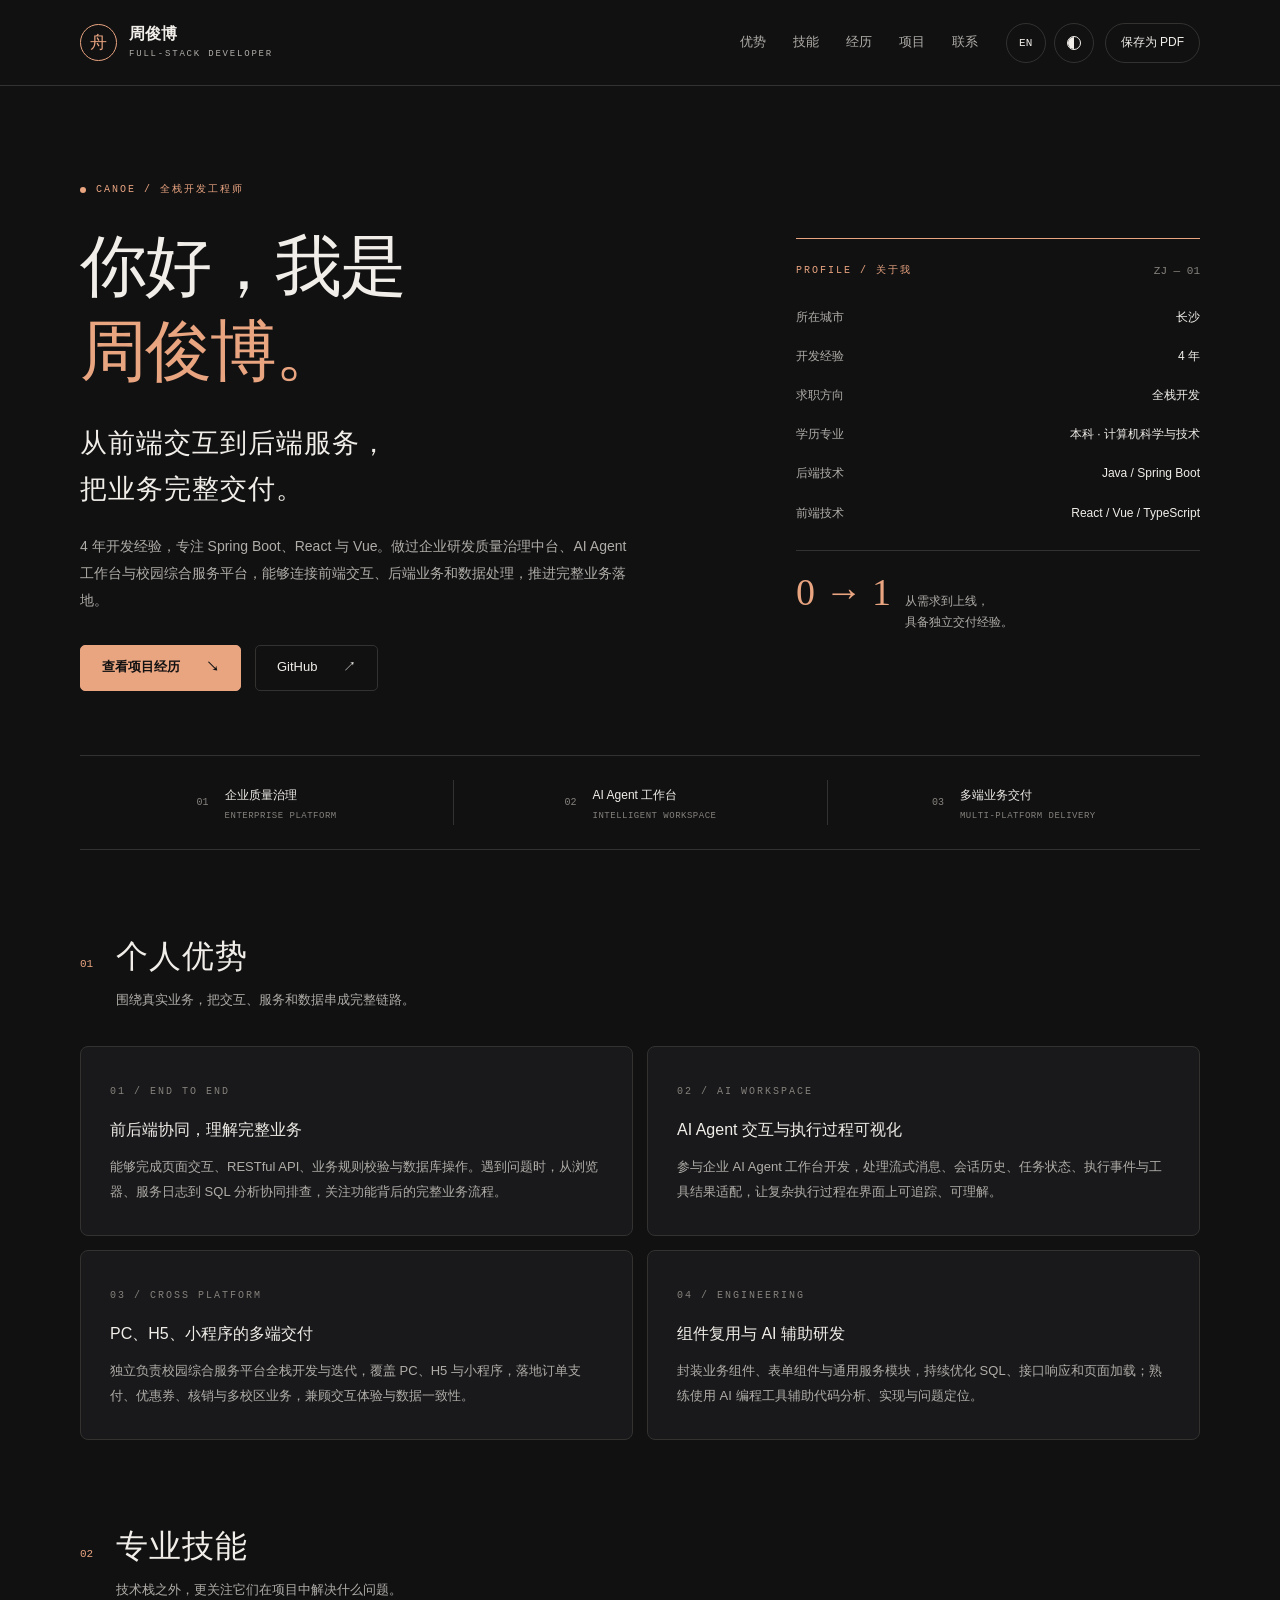
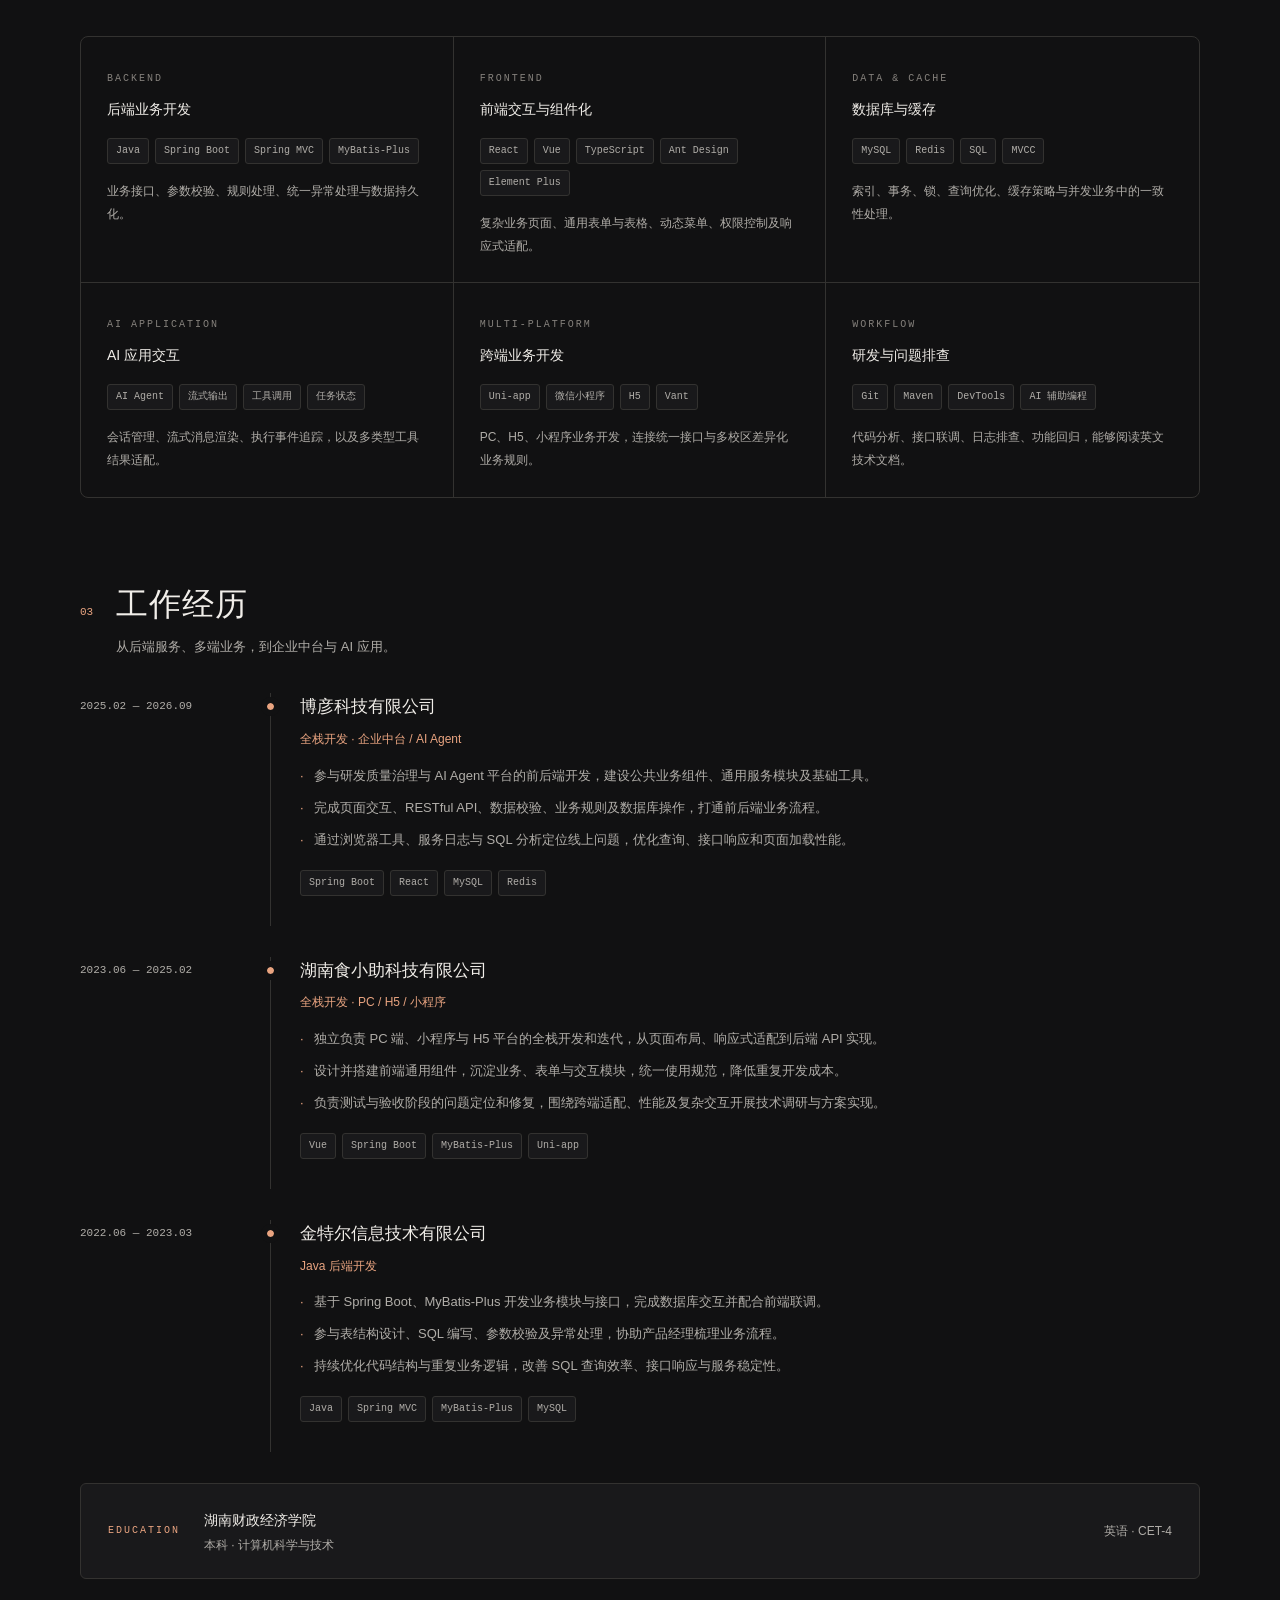
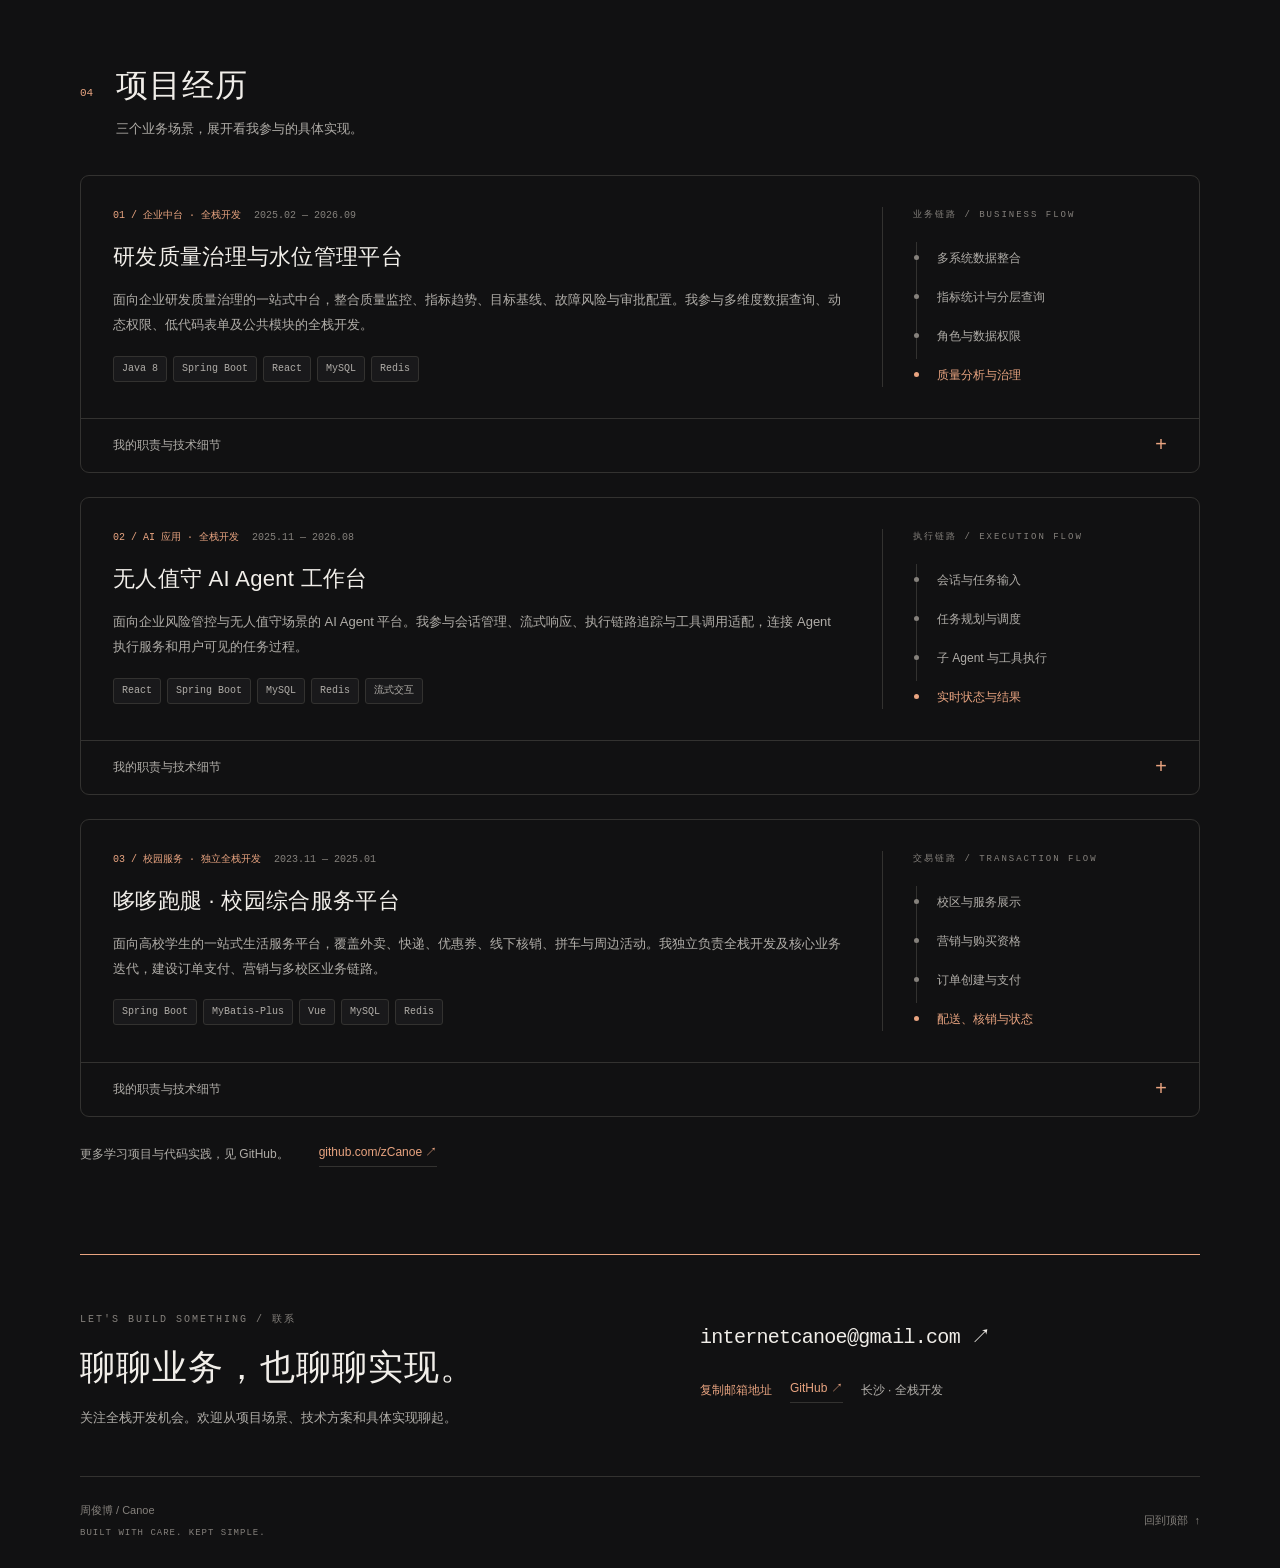
==== index.html @ 1f41a78a "Publish interview portfolio with bilingual and responsive layout" ====
<!DOCTYPE html>
<html lang="zh-CN" data-theme="dark">
<head>
  <meta charset="UTF-8">
  <meta name="viewport" content="width=device-width, initial-scale=1">
  <meta name="description" content="周俊博（Canoe）的个人主页。4 年开发经验，专注 Java / Spring Boot、React / Vue、AI Agent 与多端业务开发。">
  <meta name="theme-color" content="#111112">
  <meta property="og:type" content="website">
  <meta property="og:title" content="周俊博 · 全栈开发工程师">
  <meta property="og:description" content="从前端交互到后端服务，把业务完整交付。企业中台、AI Agent、多端业务。">
  <meta property="og:url" content="https://zcanoe.github.io/">
  <title>周俊博 · 全栈开发工程师</title>
  <link rel="canonical" href="https://zcanoe.github.io/">
  <link rel="icon" href="./favicon.svg" type="image/svg+xml">
  <link rel="stylesheet" href="./style.css">
  <script>try{var t=localStorage.getItem("canoe-theme");if(t==="light"||t==="dark")document.documentElement.dataset.theme=t;}catch(e){}</script>
  <script src="./site.js" defer></script>
</head>
<body id="top">
  <a class="skip" href="#main" data-en="Skip to main content">跳到主要内容</a>
  <header class="header">
    <div class="wrap header-inner">
      <a class="brand" href="#top" aria-label="周俊博，回到顶部" data-en-aria="Junbo Zhou, back to top">
        <span class="monogram" aria-hidden="true">舟</span>
        <span><strong data-en="Junbo Zhou">周俊博</strong><small>FULL-STACK DEVELOPER</small></span>
      </a>
      <nav class="nav" id="navigation" aria-label="页面导航" data-en-aria="Page navigation">
        <a href="#strengths" data-en="Strengths">优势</a>
        <a href="#skills" data-en="Skills">技能</a>
        <a href="#experience" data-en="Experience">经历</a>
        <a href="#work" data-en="Projects">项目</a>
        <a href="#contact" data-en="Contact">联系</a>
      </nav>
      <div class="tools">
        <button class="lang-button" id="language" type="button" aria-label="Switch to English" title="Switch to English">EN</button>
        <button class="icon-button" id="theme" type="button" aria-label="切换到浅色模式" aria-pressed="true" title="切换到浅色模式"><span class="theme-symbol" aria-hidden="true"></span></button>
        <button class="print-button" id="print" type="button" data-en="Save as PDF">保存为 PDF</button>
        <button class="icon-button menu-button" id="menu" type="button" aria-label="打开导航菜单" aria-expanded="false" aria-controls="navigation"><span aria-hidden="true">☰</span></button>
      </div>
    </div>
    <div class="reading-progress" aria-hidden="true"></div>
  </header>

  <main class="wrap" id="main">
    <section class="hero" aria-labelledby="intro-title">
      <div>
        <p class="eyebrow"><span class="status-dot" aria-hidden="true"></span><span data-en="CANOE / FULL-STACK DEVELOPER">CANOE / 全栈开发工程师</span></p>
        <h1 id="intro-title"><span data-en="Hello, I'm">你好，我是</span><br><span class="name" data-en="Junbo Zhou.">周俊博。</span></h1>
        <p class="hero-line"><span data-en="From interfaces to services.">从前端交互到后端服务，</span><br><span data-en="Delivering the whole picture.">把业务完整交付。</span></p>
        <p class="hero-description" data-en="A full-stack developer with 4 years of experience. I build enterprise platforms, AI Agent workspaces, and campus services with Spring Boot, React, and Vue, connecting business logic with usable interfaces.">4 年开发经验，专注 Spring Boot、React 与 Vue。做过企业研发质量治理中台、AI Agent 工作台与校园综合服务平台，能够连接前端交互、后端业务和数据处理，推进完整业务落地。</p>
        <div class="hero-actions">
          <a class="button primary" href="#work"><span data-en="Explore projects">查看项目经历</span><span aria-hidden="true">↘</span></a>
          <a class="button" href="https://github.com/zCanoe" target="_blank" rel="noopener noreferrer"><span>GitHub</span><span aria-hidden="true">↗</span></a>
        </div>
      </div>
      <aside class="profile" aria-label="基本信息" data-en-aria="Profile">
        <div class="profile-title"><span class="micro" data-en="PROFILE / AT A GLANCE">PROFILE / 关于我</span><span class="serial">ZJ — 01</span></div>
        <dl>
          <dt data-en="Location">所在城市</dt><dd data-en="Changsha, China">长沙</dd>
          <dt data-en="Experience">开发经验</dt><dd data-en="4 years">4 年</dd>
          <dt data-en="Focus">求职方向</dt><dd data-en="Full-stack development">全栈开发</dd>
          <dt data-en="Education">学历专业</dt><dd data-en="BSc, Computer Science">本科 · 计算机科学与技术</dd>
          <dt data-en="Backend">后端技术</dt><dd>Java / Spring Boot</dd>
          <dt data-en="Frontend">前端技术</dt><dd>React / Vue / TypeScript</dd>
        </dl>
        <div class="profile-footer"><strong>0 → 1</strong><span data-en="From requirements to release, with experience delivering independently.">从需求到上线，<br>具备独立交付经验。</span></div>
      </aside>
    </section>

    <div class="domain-strip" aria-label="业务领域" data-en-aria="Project domains">
      <div class="domain"><span class="index">01</span><div><strong data-en="Enterprise platforms">企业质量治理</strong><small>ENTERPRISE PLATFORM</small></div></div>
      <div class="domain"><span class="index">02</span><div><strong data-en="AI Agent workspaces">AI Agent 工作台</strong><small>INTELLIGENT WORKSPACE</small></div></div>
      <div class="domain"><span class="index">03</span><div><strong data-en="Multi-platform services">多端业务交付</strong><small>MULTI-PLATFORM DELIVERY</small></div></div>
    </div>

    <section class="section" id="strengths" aria-labelledby="strengths-title">
      <div class="section-heading"><span class="section-number">01</span><div><h2 id="strengths-title" data-en="What I bring">个人优势</h2><p data-en="End-to-end delivery, grounded in real business scenarios.">围绕真实业务，把交互、服务和数据串成完整链路。</p></div></div>
      <div class="strengths">
        <article class="strength"><span class="micro">01 / END TO END</span><h3 data-en="Connect frontend and backend">前后端协同，理解完整业务</h3><p data-en="Build interfaces and RESTful APIs, implement business validation and persistence, and trace issues across the browser, service logs, and database.">能够完成页面交互、RESTful API、业务规则校验与数据库操作。遇到问题时，从浏览器、服务日志到 SQL 分析协同排查，关注功能背后的完整业务流程。</p></article>
        <article class="strength"><span class="micro">02 / AI WORKSPACE</span><h3 data-en="Experience with AI Agent interfaces">AI Agent 交互与执行过程可视化</h3><p data-en="Experience with streamed conversations, session history, task states, execution events, and tool-result adaptation in an enterprise AI Agent workspace.">参与企业 AI Agent 工作台开发，处理流式消息、会话历史、任务状态、执行事件与工具结果适配，让复杂执行过程在界面上可追踪、可理解。</p></article>
        <article class="strength"><span class="micro">03 / CROSS PLATFORM</span><h3 data-en="Deliver across web and mini programs">PC、H5、小程序的多端交付</h3><p data-en="Independently developed and iterated a campus service platform across PC, H5, and mini programs, covering orders, payments, coupons, and multi-campus operations.">独立负责校园综合服务平台全栈开发与迭代，覆盖 PC、H5 与小程序，落地订单支付、优惠券、核销与多校区业务，兼顾交互体验与数据一致性。</p></article>
        <article class="strength"><span class="micro">04 / ENGINEERING</span><h3 data-en="Reusable components and practical tooling">组件复用与 AI 辅助研发</h3><p data-en="Build shared components and service modules, optimize queries and data loading, and use AI coding tools for code analysis and debugging.">封装业务组件、表单组件与通用服务模块，持续优化 SQL、接口响应和页面加载；熟练使用 AI 编程工具辅助代码分析、实现与问题定位。</p></article>
      </div>
    </section>

    <section class="section" id="skills" aria-labelledby="skills-title">
      <div class="section-heading"><span class="section-number">02</span><div><h2 id="skills-title" data-en="Technical toolkit">专业技能</h2><p data-en="Tools and practices used in project delivery.">技术栈之外，更关注它们在项目中解决什么问题。</p></div></div>
      <div class="skill-grid">
        <article class="skill"><span class="micro">BACKEND</span><h3 data-en="Business services">后端业务开发</h3><ul class="tags"><li>Java</li><li>Spring Boot</li><li>Spring MVC</li><li>MyBatis-Plus</li></ul><p data-en="RESTful APIs, request validation, business rules, exception handling, and persistence.">业务接口、参数校验、规则处理、统一异常处理与数据持久化。</p></article>
        <article class="skill"><span class="micro">FRONTEND</span><h3 data-en="Interfaces and components">前端交互与组件化</h3><ul class="tags"><li>React</li><li>Vue</li><li>TypeScript</li><li>Ant Design</li><li>Element Plus</li></ul><p data-en="Complex pages, reusable forms and tables, dynamic menus, and responsive layouts.">复杂业务页面、通用表单与表格、动态菜单、权限控制及响应式适配。</p></article>
        <article class="skill"><span class="micro">DATA & CACHE</span><h3 data-en="Database and caching">数据库与缓存</h3><ul class="tags"><li>MySQL</li><li>Redis</li><li>SQL</li><li>MVCC</li></ul><p data-en="Indexes, transactions, locks, query optimization, caching strategies, and concurrency controls.">索引、事务、锁、查询优化、缓存策略与并发业务中的一致性处理。</p></article>
        <article class="skill"><span class="micro">AI APPLICATION</span><h3 data-en="Agent application interfaces">AI 应用交互</h3><ul class="tags"><li>AI Agent</li><li data-en="Streaming">流式输出</li><li data-en="Tool calls">工具调用</li><li data-en="Task states">任务状态</li></ul><p data-en="Session management, streamed rendering, execution tracking, and tool-event adaptation.">会话管理、流式消息渲染、执行事件追踪，以及多类型工具结果适配。</p></article>
        <article class="skill"><span class="micro">MULTI-PLATFORM</span><h3 data-en="Cross-platform development">跨端业务开发</h3><ul class="tags"><li>Uni-app</li><li data-en="WeChat mini programs">微信小程序</li><li>H5</li><li>Vant</li></ul><p data-en="PC, H5, and mini program delivery, with shared business APIs and multi-campus rules.">PC、H5、小程序业务开发，连接统一接口与多校区差异化业务规则。</p></article>
        <article class="skill"><span class="micro">WORKFLOW</span><h3 data-en="Development and diagnosis">研发与问题排查</h3><ul class="tags"><li>Git</li><li>Maven</li><li>DevTools</li><li data-en="AI coding">AI 辅助编程</li></ul><p data-en="Code analysis, API debugging, log inspection, regression checks, and English technical documentation.">代码分析、接口联调、日志排查、功能回归，能够阅读英文技术文档。</p></article>
      </div>
    </section>

    <section class="section" id="experience" aria-labelledby="experience-title">
      <div class="section-heading"><span class="section-number">03</span><div><h2 id="experience-title" data-en="Experience">工作经历</h2><p data-en="From backend services and multi-platform products to enterprise platforms and AI applications.">从后端服务、多端业务，到企业中台与 AI 应用。</p></div></div>
      <ol class="timeline">
        <li class="job"><time class="job-date">2025.02 — 2026.09</time><div class="job-body"><h3 data-en="Beyondsoft Technology">博彦科技有限公司</h3><p class="job-role" data-en="Full-stack development / Enterprise platforms & AI Agent">全栈开发 · 企业中台 / AI Agent</p><ul class="clean-list"><li data-en="Participated in frontend and backend development for quality governance and AI Agent platforms, including shared components, service modules, and utility code.">参与研发质量治理与 AI Agent 平台的前后端开发，建设公共业务组件、通用服务模块及基础工具。</li><li data-en="Implemented interfaces, RESTful APIs, data validation, business rules, and database operations to connect the complete business workflow.">完成页面交互、RESTful API、数据校验、业务规则及数据库操作，打通前后端业务流程。</li><li data-en="Diagnosed production issues using DevTools, service logs, and SQL analysis; optimized queries, response times, and page loading.">通过浏览器工具、服务日志与 SQL 分析定位线上问题，优化查询、接口响应和页面加载性能。</li></ul><ul class="tags"><li>Spring Boot</li><li>React</li><li>MySQL</li><li>Redis</li></ul></div></li>
        <li class="job"><time class="job-date">2023.06 — 2025.02</time><div class="job-body"><h3 data-en="Hunan Shixiaozhu Technology">湖南食小助科技有限公司</h3><p class="job-role" data-en="Full-stack development / PC, H5 & mini programs">全栈开发 · PC / H5 / 小程序</p><ul class="clean-list"><li data-en="Independently developed and iterated PC, H5, and mini program products, from UI implementation and responsive layouts to backend APIs.">独立负责 PC 端、小程序与 H5 平台的全栈开发和迭代，从页面布局、响应式适配到后端 API 实现。</li><li data-en="Designed shared business, form, and interaction components to standardize reuse and reduce repetitive development.">设计并搭建前端通用组件，沉淀业务、表单与交互模块，统一使用规范，降低重复开发成本。</li><li data-en="Resolved interaction, API, and data issues during testing and acceptance; researched solutions for cross-platform and complex interaction requirements.">负责测试与验收阶段的问题定位和修复，围绕跨端适配、性能及复杂交互开展技术调研与方案实现。</li></ul><ul class="tags"><li>Vue</li><li>Spring Boot</li><li>MyBatis-Plus</li><li>Uni-app</li></ul></div></li>
        <li class="job"><time class="job-date">2022.06 — 2023.03</time><div class="job-body"><h3 data-en="Jinteer Information Technology">金特尔信息技术有限公司</h3><p class="job-role" data-en="Java backend development">Java 后端开发</p><ul class="clean-list"><li data-en="Developed Java business modules and APIs with Spring Boot and MyBatis-Plus, and collaborated on frontend integration.">基于 Spring Boot、MyBatis-Plus 开发业务模块与接口，完成数据库交互并配合前端联调。</li><li data-en="Contributed to schema design, SQL, parameter validation, and exception handling; clarified business workflows with product managers.">参与表结构设计、SQL 编写、参数校验及异常处理，协助产品经理梳理业务流程。</li><li data-en="Improved code structure and recurring business logic, and optimized SQL queries and API response times.">持续优化代码结构与重复业务逻辑，改善 SQL 查询效率、接口响应与服务稳定性。</li></ul><ul class="tags"><li>Java</li><li>Spring MVC</li><li>MyBatis-Plus</li><li>MySQL</li></ul></div></li>
      </ol>
      <div class="education"><span class="micro">EDUCATION</span><div><strong data-en="Hunan University of Finance and Economics">湖南财政经济学院</strong><p data-en="Bachelor's degree / Computer Science and Technology">本科 · 计算机科学与技术</p></div><span class="certificate" data-en="English / CET-4">英语 · CET-4</span></div>
    </section>

    <section class="section" id="work" aria-labelledby="work-title">
      <div class="section-heading"><span class="section-number">04</span><div><h2 id="work-title" data-en="Selected projects">项目经历</h2><p data-en="Three business contexts, with responsibilities and implementation details.">三个业务场景，展开看我参与的具体实现。</p></div></div>
      <div class="projects">
        <article class="project">
          <div class="project-main"><div><div class="project-meta"><span class="type" data-en="01 / ENTERPRISE PLATFORM">01 / 企业中台 · 全栈开发</span><span>2025.02 — 2026.09</span></div><h3 data-en="R&D Quality Governance Platform">研发质量治理与水位管理平台</h3><p class="project-description" data-en="An enterprise platform integrating quality monitoring, metric trends, target baselines, incident risks, and approval configuration. I participated in full-stack implementation across data analysis, permissions, and configurable forms.">面向企业研发质量治理的一站式中台，整合质量监控、指标趋势、目标基线、故障风险与审批配置。我参与多维度数据查询、动态权限、低代码表单及公共模块的全栈开发。</p><ul class="tags"><li>Java 8</li><li>Spring Boot</li><li>React</li><li>MySQL</li><li>Redis</li></ul></div><div class="flow"><span class="micro" data-en="BUSINESS FLOW">业务链路 / BUSINESS FLOW</span><div class="flow-steps"><div class="flow-step" data-en="Multi-source data">多系统数据整合</div><div class="flow-step" data-en="Metrics & queries">指标统计与分层查询</div><div class="flow-step" data-en="Permissions">角色与数据权限</div><div class="flow-step" data-en="Analysis & action">质量分析与治理</div></div></div></div>
          <details><summary data-en="Responsibilities & technical details">我的职责与技术细节</summary><div class="project-detail"><div><h4 data-en="Multi-dimensional metrics">多维度指标与查询</h4><p data-en="Used MySQL aggregation, filtering, and pagination for department, business, and application-level analysis; built metric cards, trend views, filter forms, and detail lists.">基于 MySQL 聚合查询、筛选与分页，实现部门、业务、应用等层级统计；前端落地指标卡片、趋势展示、筛选表单与明细列表。</p></div><div><h4 data-en="Dynamic permissions">动态菜单与分层权限</h4><p data-en="Rendered menus from roles and configuration, controlled page access, and integrated backend API checks and data-permission filtering.">结合角色、业务配置与权限规则动态渲染菜单，处理页面访问控制、后端接口校验及数据权限过滤。</p></div><div><h4 data-en="Configurable forms & approvals">低代码表单与审批配置</h4><p data-en="Implemented configurable fields, data entry and restoration, approval configuration, persistence, and business-rule validation.">实现字段配置、数据录入与回显、审批流程配置和状态展示，处理配置持久化、规则校验与审批数据。</p></div><div><h4 data-en="Reuse & performance">公共模块与性能排查</h4><p data-en="Extracted shared tables, filters, dialogs, service logic, and data-access methods; investigated complex queries, frequent APIs, and repetitive requests.">封装表格、筛选、弹窗和通用业务模块；结合日志及 SQL 分析，排查复杂查询、高频接口、重复请求与页面加载问题。</p></div></div></details>
        </article>
        <article class="project">
          <div class="project-main"><div><div class="project-meta"><span class="type" data-en="02 / AI APPLICATION">02 / AI 应用 · 全栈开发</span><span>2025.11 — 2026.08</span></div><h3 data-en="Unattended AI Agent Workspace">无人值守 AI Agent 工作台</h3><p class="project-description" data-en="An AI Agent platform for enterprise risk control and unattended operations. I participated in conversations, streamed responses, task states, and tool-event adaptation, connecting execution services to a traceable user interface.">面向企业风险管控与无人值守场景的 AI Agent 平台。我参与会话管理、流式响应、执行链路追踪与工具调用适配，连接 Agent 执行服务和用户可见的任务过程。</p><ul class="tags"><li>React</li><li>Spring Boot</li><li>MySQL</li><li>Redis</li><li data-en="Streaming">流式交互</li></ul></div><div class="flow"><span class="micro" data-en="EXECUTION FLOW">执行链路 / EXECUTION FLOW</span><div class="flow-steps"><div class="flow-step" data-en="Conversation">会话与任务输入</div><div class="flow-step" data-en="Planning">任务规划与调度</div><div class="flow-step" data-en="Tool execution">子 Agent 与工具执行</div><div class="flow-step" data-en="Live results">实时状态与结果</div></div></div></div>
          <details><summary data-en="Responsibilities & technical details">我的职责与技术细节</summary><div class="project-detail"><div><h4 data-en="Conversations & streamed rendering">会话与流式消息</h4><p data-en="Built conversation pages, message lists, session history, and RESTful APIs; handled streaming updates, loading states, connection failures, interruptions, and state refreshes.">开发对话页、消息列表、历史会话及对应 API，处理流式内容更新、加载提示、连接异常、任务中断与状态刷新。</p></div><div><h4 data-en="Execution tracking">多 Agent 执行事件追踪</h4><p data-en="Integrated planning, sub-agent calls, tool execution, and final-result events; normalized execution data and displayed task progress.">对接任务规划、子 Agent 调用、工具执行与最终结果等过程数据，封装执行事件与状态，实现任务过程跟踪与结果展示。</p></div><div><h4 data-en="Tool-event adaptation">工具调用数据适配</h4><p data-en="Parsed model-returned structures and adapted tool parameters, execution states, results, and errors for different event types.">解析模型返回结构，转换与封装工具参数、执行状态和结果；按事件类型展示调用过程、异常与多类型结果。</p></div><div><h4 data-en="Rendering & compatibility">交互性能与依赖升级</h4><p data-en="Optimized frequent state updates and large response rendering; adapted dependencies and components, with regression checks after upgrades.">优化高频状态更新、大体量响应与消息渲染，减少重复处理；参与依赖和组件升级，配合兼容适配与功能回归。</p></div></div></details>
        </article>
        <article class="project">
          <div class="project-main"><div><div class="project-meta"><span class="type" data-en="03 / CAMPUS SERVICES">03 / 校园服务 · 独立全栈开发</span><span>2023.11 — 2025.01</span></div><h3 data-en="Duoduo Campus Service Platform">哆哆跑腿 · 校园综合服务平台</h3><p class="project-description" data-en="A campus service platform covering food delivery, parcels, coupons, offline redemption, carpooling, and activities. I independently handled full-stack development and core iterations across orders, payments, promotions, and multi-campus operations.">面向高校学生的一站式生活服务平台，覆盖外卖、快递、优惠券、线下核销、拼车与周边活动。我独立负责全栈开发及核心业务迭代，建设订单支付、营销与多校区业务链路。</p><ul class="tags"><li>Spring Boot</li><li>MyBatis-Plus</li><li>Vue</li><li>MySQL</li><li>Redis</li></ul></div><div class="flow"><span class="micro" data-en="TRANSACTION FLOW">交易链路 / TRANSACTION FLOW</span><div class="flow-steps"><div class="flow-step" data-en="Campus services">校区与服务展示</div><div class="flow-step" data-en="Offers & eligibility">营销与购买资格</div><div class="flow-step" data-en="Order & payment">订单创建与支付</div><div class="flow-step" data-en="Fulfillment">配送、核销与状态</div></div></div></div>
          <details><summary data-en="Responsibilities & technical details">我的职责与技术细节</summary><div class="project-detail"><div><h4 data-en="Order & payment workflow">订单与支付业务</h4><p data-en="Implemented order creation, payment-state transitions, details, offline redemption, and exception handling, including backend validation and consistency controls.">实现订单创建、支付状态流转、详情展示、线下核销及异常处理，完善后端业务校验、状态流转与一致性处理。</p></div><div><h4 data-en="Coupons & promotional stock">优惠券与限购抢购</h4><p data-en="Built coupon eligibility, redemption rules, and discount calculations; used Redis, conditional database updates, and transactions for inventory and purchase checks.">处理领券资格、使用条件与优惠计算；基于 Redis、数据库条件更新和事务控制校验库存与购买资格，降低超卖、重复购买和数据不一致风险。</p></div><div><h4 data-en="Multi-campus operations">多校区业务隔离</h4><p data-en="Supported campus-specific products, service ranges, activities, and feature differences through data isolation and business rules.">通过校区维度的数据隔离与业务规则控制，支持商品、服务范围、活动配置和功能的差异化管理。</p></div><div><h4 data-en="Location & distance calculations">附近服务与距离计算</h4><p data-en="Used coordinates and geographic distance calculations to filter nearby merchants and determine service ranges, reducing unnecessary external map API calls.">基于经纬度与地理距离计算完成附近商家筛选和服务范围判断，减少不必要的第三方地图接口调用。</p></div></div></details>
        </article>
      </div>
      <div class="github-note"><span data-en="More learning projects and code experiments on GitHub.">更多学习项目与代码实践，见 GitHub。</span><a class="text-link" href="https://github.com/zCanoe?tab=repositories" target="_blank" rel="noopener noreferrer">github.com/zCanoe <span aria-hidden="true">↗</span></a></div>
    </section>

    <section class="contact" id="contact" aria-labelledby="contact-title">
      <div><span class="micro" data-en="LET'S BUILD SOMETHING">LET'S BUILD SOMETHING / 联系</span><h2 id="contact-title" data-en="Let's talk about the work.">聊聊业务，也聊聊实现。</h2><p data-en="Interested in full-stack development opportunities. Happy to discuss the project context, technical decisions, and implementation details.">关注全栈开发机会。欢迎从项目场景、技术方案和具体实现聊起。</p></div>
      <div class="contact-links"><a class="contact-primary" id="contact-main" href="mailto:internetcanoe@gmail.com">internetcanoe@gmail.com <span aria-hidden="true">↗</span></a><div class="contact-secondary"><button class="copy" id="copy-email" type="button" data-en="Copy email">复制邮箱地址</button><a class="text-link" href="https://github.com/zCanoe" id="contact-github" target="_blank" rel="noopener noreferrer">GitHub ↗</a><span data-en="Changsha · Full-stack development">长沙 · 全栈开发</span></div></div>
    </section>
  </main>
  <footer class="wrap footer"><div><span data-en="Junbo Zhou">周俊博</span> / Canoe<br><span class="micro">BUILT WITH CARE. KEPT SIMPLE.</span></div><a href="#top"><span data-en="Back to top">回到顶部</span>&nbsp; ↑</a></footer>
  <div class="toast" id="toast" role="status" aria-live="polite"></div>
</body>
</html>
---- style.css ----
@import url("./tokens.css");
* { box-sizing: border-box; }
html { scroll-behavior: smooth; scroll-padding-top: 100px; }
body { margin: 0; background: var(--bg); color: var(--ink); font: 15px/1.85 var(--body); -webkit-font-smoothing: antialiased; }
button, a { -webkit-tap-highlight-color: transparent; }
button { font: inherit; }
a { color: inherit; text-decoration: none; }
button, summary { cursor: pointer; }
button { color: inherit; }
button:focus-visible, a:focus-visible, summary:focus-visible { outline: 2px solid var(--accent); outline-offset: 5px; }
::selection { background: var(--accent); color: var(--bg); }
.wrap { width: min(1120px, calc(100% - 96px)); margin-inline: auto; }
.skip { position: fixed; top: -100px; left: 20px; z-index: 20; padding: 10px 20px; background: var(--ink); color: var(--bg); }
.skip:focus { top: 10px; }
.header { position: sticky; top: 0; z-index: 10; background: var(--bg); border-bottom: 1px solid var(--line); }
.header-inner { min-height: 85px; display: flex; align-items: center; gap: 28px; }
.brand { display: flex; align-items: center; gap: 12px; flex-shrink: 0; line-height: 1.4; }
.monogram { width: 37px; height: 37px; display: grid; place-items: center; border: 1px solid var(--accent); border-radius: 50%; color: var(--accent); font: 17px var(--heading); }
.brand strong { display: block; font-weight: 600; font-size: 16px; }
.brand small { display: block; font: 9px/1.8 var(--mono); letter-spacing: 1.8px; color: var(--muted); }
.nav { display: flex; gap: 27px; margin-left: auto; }
.nav a { color: var(--muted); min-height: 44px; display: flex; align-items: center; font-size: 13px; }
.nav a:hover, .nav a[aria-current="location"] { color: var(--accent); }
.tools { display: flex; align-items: center; gap: 8px; }
.icon-button, .lang-button { border: 1px solid var(--line); background: transparent; height: 40px; min-width: 40px; border-radius: 50%; display: inline-grid; place-items: center; padding: 0; }
.lang-button { font: 11px var(--mono); }
.icon-button:hover, .lang-button:hover { border-color: var(--accent); background: var(--surface); }
.theme-symbol { width: 14px; height: 14px; border: 1.5px solid currentColor; border-radius: 50%; position: relative; overflow: hidden; }
.theme-symbol::after { content: ""; position: absolute; width: 50%; height: 100%; background: currentColor; top: 0; left: 0; }
.print-button { min-height: 40px; padding: 0 15px; background: none; border: 1px solid var(--line); border-radius: 24px; margin-left: 3px; font-size: 12px; }
.print-button:hover { border-color: var(--accent); }
.menu-button { display: none; }
.reading-progress { position: absolute; bottom: -1px; left: 0; height: 2px; width: 0; background: var(--accent); pointer-events: none; }
.hero { display: grid; grid-template-columns: 1.55fr 1fr; gap: 90px; padding-block: 95px 64px; align-items: center; }
.eyebrow, .micro { color: var(--quiet); font: 10px/1.8 var(--mono); text-transform: uppercase; letter-spacing: 2px; }
.eyebrow { display: flex; align-items: center; gap: 10px; color: var(--accent); margin: 0 0 25px; }
.status-dot { width: 6px; height: 6px; background: var(--accent); border-radius: 50%; display: inline-block; flex-shrink: 0; }
h1, h2, h3, p { margin: 0; }
h1 { font: 500 clamp(46px, 5.2vw, 70px)/1.28 var(--heading); letter-spacing: -2px; }
h1 .name { color: var(--accent); }
.hero-line { font-size: clamp(20px, 2.1vw, 27px); line-height: 1.7; margin-top: 27px; letter-spacing: 1px; font-weight: 400; }
.hero-description { margin-top: 20px; color: var(--muted); max-width: 550px; line-height: 1.95; font-size: 14px; }
.hero-actions { display: flex; align-items: center; gap: 14px; flex-wrap: wrap; margin-top: 30px; }
.button { display: inline-flex; align-items: center; justify-content: center; gap: 26px; min-height: 46px; padding: 10px 21px; border: 1px solid var(--line); border-radius: 5px; font-size: 13px; line-height: 1.6; background: transparent; }
.button.primary { background: var(--accent); color: var(--bg); border-color: var(--accent); font-weight: 600; }
.button:hover { transform: translateY(-2px); border-color: var(--accent); }
.button.primary:hover { filter: brightness(1.08); }
.profile { border-top: 1px solid var(--accent); padding-top: 23px; }
.profile-title { display: flex; justify-content: space-between; align-items: center; }
.profile-title .micro { color: var(--accent); }
.profile .serial { font: 11px var(--mono); color: var(--quiet); }
.profile dl { display: grid; grid-template-columns: 1fr auto; row-gap: 17px; margin: 26px 0; font-size: 12px; }
.profile dt { color: var(--muted); }
.profile dd { margin: 0; text-align: right; color: var(--ink); }
.profile-footer { border-top: 1px solid var(--line); padding-top: 19px; display: flex; align-items: baseline; gap: 14px; }
.profile-footer strong { font: 38px/1.2 var(--heading); color: var(--accent); white-space: nowrap; flex-shrink: 0; }
.profile-footer span { color: var(--muted); font-size: 12px; line-height: 1.8; }
.domain-strip { display: grid; grid-template-columns: repeat(3, 1fr); padding: 24px 0; border-block: 1px solid var(--line); }
.domain { display: flex; align-items: center; justify-content: center; gap: 16px; padding-inline: 15px; }
.domain + .domain { border-left: 1px solid var(--line); }
.domain .index { color: var(--quiet); font: 10px var(--mono); }
.domain strong { font-size: 12px; font-weight: 400; }
.domain small { display: block; color: var(--quiet); font: 9px/2 var(--mono); letter-spacing: .5px; }
.section { padding-block: 84px 0; }
.section-heading { display: flex; gap: 23px; align-items: baseline; margin-bottom: 34px; }
.section-number { color: var(--accent); font: 11px var(--mono); }
h2 { font: 500 32px/1.4 var(--heading); letter-spacing: 1px; }
.section-heading p { color: var(--muted); margin-top: 9px; font-size: 13px; }
.strengths { display: grid; grid-template-columns: repeat(2, 1fr); gap: 14px; }
.strength { background: var(--surface); border: 1px solid var(--line); padding: 28px 29px 31px; border-radius: 8px; }
.strength .micro { font-size: 10px; }
.strength h3 { font-size: 16px; font-weight: 500; margin-block: 12px 9px; }
.strength p { font-size: 13px; color: var(--muted); line-height: 1.95; }
.skill-grid { display: grid; grid-template-columns: repeat(3, 1fr); border: 1px solid var(--line); border-radius: 8px; overflow: hidden; }
.skill { padding: 25px 26px; }
.skill:not(:nth-child(3n)) { border-right: 1px solid var(--line); }
.skill:nth-child(-n+3) { border-bottom: 1px solid var(--line); }
.skill h3 { font-size: 14px; font-weight: 500; margin: 7px 0 15px; }
.tags { display: flex; flex-wrap: wrap; gap: 6px; padding: 0; margin: 0; list-style: none; }
.tags li { color: var(--muted); background: var(--surface); border: 1px solid var(--line); font: 10px/1.6 var(--mono); padding: 4px 8px; border-radius: 3px; }
.skill p { margin-top: 16px; color: var(--muted); font-size: 12px; line-height: 1.9; }
.timeline { list-style: none; padding: 0; margin: 0; }
.job { display: grid; grid-template-columns: 190px 1fr; padding-bottom: 31px; position: relative; }
.job-date { font: 11px/1.8 var(--mono); color: var(--muted); padding-top: 4px; }
.job-body { padding: 0 0 30px 29px; border-left: 1px solid var(--line); position: relative; }
.job-body::before { content: ""; width: 7px; height: 7px; border-radius: 50%; background: var(--accent); position: absolute; left: -4px; top: 10px; outline: 6px solid var(--bg); }
.job h3 { font-size: 17px; font-weight: 500; line-height: 1.7; }
.job-role { margin: 6px 0 12px; color: var(--accent); font-size: 12px; }
.clean-list { padding: 0; list-style: none; margin: 0; }
.clean-list li { color: var(--muted); font-size: 13px; padding-left: 14px; position: relative; margin-top: 7px; line-height: 1.95; }
.clean-list li::before { content: "·"; position: absolute; left: 0; color: var(--accent); }
.job .tags { margin-top: 17px; }
.education { display: flex; align-items: center; gap: 24px; padding: 22px 27px; background: var(--surface); border: 1px solid var(--line); border-radius: 6px; }
.education .micro { color: var(--accent); }
.education strong { font-size: 14px; font-weight: 500; }
.education p { color: var(--muted); font-size: 12px; }
.education .certificate { margin-left: auto; color: var(--muted); font-size: 12px; }
.projects { display: grid; gap: 24px; }
.project { border: 1px solid var(--line); border-radius: 9px; overflow: hidden; }
.project-main { display: grid; grid-template-columns: 1fr 285px; gap: 36px; padding: 31px 32px; }
.project-meta { display: flex; flex-wrap: wrap; gap: 13px; color: var(--quiet); font: 10px/1.8 var(--mono); margin-bottom: 14px; }
.project-meta .type { color: var(--accent); }
.project h3 { font-size: 22px; line-height: 1.6; font-weight: 500; letter-spacing: .3px; }
.project-description { margin-block: 13px 18px; color: var(--muted); font-size: 13px; line-height: 1.95; }
.project .tags li { background: var(--surface); }
.flow { border-left: 1px solid var(--line); padding-left: 30px; display: flex; flex-direction: column; justify-content: center; }
.flow .micro { margin-bottom: 19px; font-size: 9px; }
.flow-step { position: relative; font-size: 12px; padding: 5px 0 12px 20px; color: var(--muted); border-left: 1px solid var(--line); margin-left: 3px; }
.flow-step::before { content: ""; position: absolute; left: -3px; top: 13px; width: 5px; height: 5px; background: var(--quiet); border-radius: 50%; }
.flow-step:last-child { padding-bottom: 0; color: var(--accent); border-left-color: transparent; }
.flow-step:last-child::before { background: var(--accent); }
.project details { border-top: 1px solid var(--line); }
.project summary { padding: 15px 32px; font-size: 12px; display: flex; justify-content: space-between; align-items: center; list-style: none; color: var(--muted); }
.project summary::-webkit-details-marker { display: none; }
.project summary:hover { color: var(--accent); background: var(--surface); }
.project summary::after { content: "+"; font: 20px var(--mono); color: var(--accent); }
.project details[open] summary::after { content: "−"; }
.project-detail { padding: 6px 32px 27px; display: grid; grid-template-columns: repeat(2, 1fr); gap: 20px 30px; }
.project-detail h4 { font-size: 12px; font-weight: 500; margin: 0 0 6px; color: var(--ink); }
.project-detail p { color: var(--muted); font-size: 12px; line-height: 1.95; }
.github-note { display: flex; flex-wrap: wrap; align-items: center; gap: 12px 30px; padding: 24px 0 0; color: var(--muted); font-size: 12px; }
.text-link { color: var(--accent); border-bottom: 1px solid var(--line); padding-bottom: 3px; }
.text-link:hover { border-color: var(--accent); }
.contact { margin-top: 87px; padding: 48px 0 45px; border-top: 1px solid var(--accent); display: grid; grid-template-columns: 1.1fr 1fr; gap: 70px; }
.contact h2 { font-size: 35px; margin-block: 13px 14px; }
.contact p { color: var(--muted); font-size: 13px; }
.contact-links { display: flex; flex-direction: column; justify-content: center; align-items: flex-start; gap: 13px; }
.contact-primary { font: 20px/1.7 var(--mono); letter-spacing: -.7px; overflow-wrap: anywhere; }
.contact-primary:hover { color: var(--accent); }
.contact-secondary { display: flex; gap: 18px; align-items: center; flex-wrap: wrap; color: var(--muted); font-size: 12px; }
.copy { border: none; padding: 6px 0; background: none; color: var(--accent); font-size: 12px; min-height: 44px; }
.footer { display: flex; justify-content: space-between; align-items: center; border-top: 1px solid var(--line); padding-block: 22px; font-size: 11px; color: var(--quiet); }
.footer a { min-height: 44px; display: flex; align-items: center; }
.footer .micro { font-size: 9px; letter-spacing: 1px; }
.toast { position: fixed; bottom: 25px; left: 50%; transform: translateX(-50%); max-width: calc(100% - 32px); padding: 10px 22px; background: var(--ink); color: var(--bg); border-radius: 5px; font-size: 12px; z-index: 15; opacity: 0; pointer-events: none; }
.toast.visible { opacity: 1; }
[hidden] { display: none !important; }
[lang="en"] h1 { font-size: clamp(40px, 5vw, 63px); letter-spacing: -1.5px; }
[lang="en"] h1 .name { font-size: .9em; }
[lang="en"] .hero-line { letter-spacing: 0; }
[lang="en"] .nav { gap: 17px; }
[lang="en"] .brand small { letter-spacing: 1px; }
@media (hover: hover) and (prefers-reduced-motion: no-preference) { a, button, summary { transition: color .18s, border-color .18s, background .18s, transform .18s; } }
@media (min-width: 1440px) { .hero { padding-top: 115px; padding-bottom: 82px; } }
@media (max-width: 1050px) { .wrap { width: calc(100% - 64px); } .hero { gap: 50px; } .header-inner { gap: 20px; } .nav { gap: 18px; } .print-button { display: none; } .project-main { grid-template-columns: 1fr 225px; gap: 26px; } .flow { padding-left: 24px; } }
@media (max-width: 760px) {
  html { scroll-padding-top: 88px; } .wrap { width: calc(100% - 40px); }
  .header-inner { min-height: 72px; gap: 10px; } .brand strong { font-size: 14px; } .brand small { font-size: 8px; } .monogram { width: 32px; height: 32px; font-size: 15px; }
  .tools { margin-left: auto; gap: 5px; } .icon-button, .lang-button { min-width: 44px; height: 44px; border: 0; }
  .menu-button { display: grid; font-size: 21px; }
  .nav { display: none; position: absolute; left: 0; right: 0; top: 72px; background: var(--bg); padding: 13px 20px 18px; border-bottom: 1px solid var(--line); margin: 0; gap: 7px; flex-wrap: wrap; }
  .nav.open { display: flex; } .nav a { padding: 0 15px; flex: 1; justify-content: center; white-space: nowrap; }
  .hero { grid-template-columns: 1fr; gap: 37px; padding-block: 53px 38px; } .eyebrow { font-size: 9px; letter-spacing: 1.5px; margin-bottom: 21px; }
  h1 { font-size: 51px; } .hero-line { font-size: 21px; margin-top: 24px; } .hero-description { font-size: 13px; }
  .hero-actions { margin-top: 25px; } .profile { padding-top: 18px; } .profile dl { grid-template-columns: auto 1fr auto 1fr; column-gap: 14px; row-gap: 12px; margin-block: 22px; } .profile dd { text-align: left; font-size: 11px; } .profile dt { font-size: 11px; }
  .profile-footer strong { font-size: 30px; } .profile-footer span br { display: none; }
  .domain-strip { padding-block: 18px; } .domain { gap: 9px; padding-inline: 7px; } .domain .index { display: none; } .domain strong { font-size: 10px; } .domain small { font-size: 7px; letter-spacing: 0; }
  .section { padding-top: 56px; } .section-heading { gap: 16px; margin-bottom: 25px; } h2 { font-size: 27px; } .section-heading p { font-size: 12px; }
  .strengths { grid-template-columns: 1fr; gap: 11px; } .strength { padding: 22px 23px 25px; } .strength h3 { font-size: 15px; } .strength p { font-size: 12px; }
  .skill-grid { grid-template-columns: repeat(2, 1fr); } .skill { padding: 21px 18px; } .skill:not(:nth-child(3n)) { border-right: 0; } .skill:nth-child(odd) { border-right: 1px solid var(--line); } .skill:nth-child(-n+4) { border-bottom: 1px solid var(--line); } .skill .micro { font-size: 8px; letter-spacing: 1px; } .skill p { font-size: 11px; }
  .job { grid-template-columns: 1fr; gap: 12px; padding-bottom: 18px; } .job-date { padding-left: 24px; } .job-body { margin-left: 3px; padding-left: 20px; padding-bottom: 20px; } .job h3 { font-size: 16px; } .clean-list li { font-size: 12px; }
  .education { align-items: flex-start; gap: 14px; flex-wrap: wrap; padding: 21px; } .education .micro { width: 100%; } .education .certificate { margin-left: 0; }
  .project-main { grid-template-columns: 1fr; gap: 24px; padding: 25px 23px; } .project h3 { font-size: 20px; } .project-description { font-size: 12px; } .flow { border-left: 0; border-top: 1px solid var(--line); padding: 18px 0 0; } .flow .micro { margin-bottom: 13px; }
  .flow-steps { display: flex; } .flow-step { flex: 1; border: 0; border-top: 1px solid var(--line); padding: 11px 5px 0 0; margin: 0; font-size: 10px; } .flow-step::before { left: 0; top: -3px; } .flow-step:last-child { border-top-color: var(--line); }
  .project summary { padding-inline: 23px; } .project-detail { grid-template-columns: 1fr; padding: 5px 23px 24px; gap: 17px; } .project-meta { font-size: 9px; }
  .contact { grid-template-columns: 1fr; gap: 28px; margin-top: 57px; padding-top: 34px; } .contact h2 { font-size: 30px; } .contact-primary { font-size: 18px; }
  .footer { align-items: flex-start; gap: 20px; font-size: 10px; } .footer .micro { font-size: 8px; }
}
@media (max-width: 360px) { .wrap { width: calc(100% - 32px); } .brand { gap: 8px; } .brand small { letter-spacing: 1px; } .tools { gap: 0; } h1 { font-size: 46px; } .profile dl { column-gap: 9px; } .domain strong { font-size: 9px; } .domain small { font-size: 6px; } }
@media (prefers-reduced-motion: reduce) { html { scroll-behavior: auto; } *, *::before, *::after { animation: none !important; transition: none !important; } .button:hover { transform: none; } }
@media print {
  :root, [data-theme] { --bg: #fff; --surface: #f6f6f6; --surface-raised: #eee; --ink: #171717; --muted: #444; --quiet: #555; --line: #ddd; --accent: #873d23; --accent-soft: #eee; }
  @page { size: A4; margin: 15mm; } body { font-size: 10pt; } .wrap { width: 100%; } .header, .hero-actions, .copy, .toast, .footer a, .github-note { display: none !important; }
  .hero { padding: 10px 0 25px; gap: 35px; grid-template-columns: 1.5fr 1fr; } h1, [lang="en"] h1 { font-size: 36pt; } .hero-line { font-size: 16pt; } .hero-description { font-size: 9pt; } .section { padding-top: 30px; } .section-heading { margin-bottom: 16px; } h2 { font-size: 20pt; }
  .strengths { grid-template-columns: 1fr 1fr; } .strength { padding: 15px; break-inside: avoid; } .skill-grid { grid-template-columns: repeat(3, 1fr); } .skill { padding: 15px; break-inside: avoid; }
  .job { grid-template-columns: 140px 1fr; break-inside: avoid; padding-bottom: 10px; } .job-body { padding-bottom: 15px; } .project { break-inside: avoid; } .project-main { padding: 20px; grid-template-columns: 1fr; } .flow { display: none; } .project-detail { padding-inline: 20px; } .project details > summary { display: none; } .contact { margin-top: 30px; padding: 20px 0; grid-template-columns: 1fr 1fr; } .contact h2 { font-size: 22pt; } .contact-primary { font-size: 13pt; } .footer { padding: 15px 0; }
}
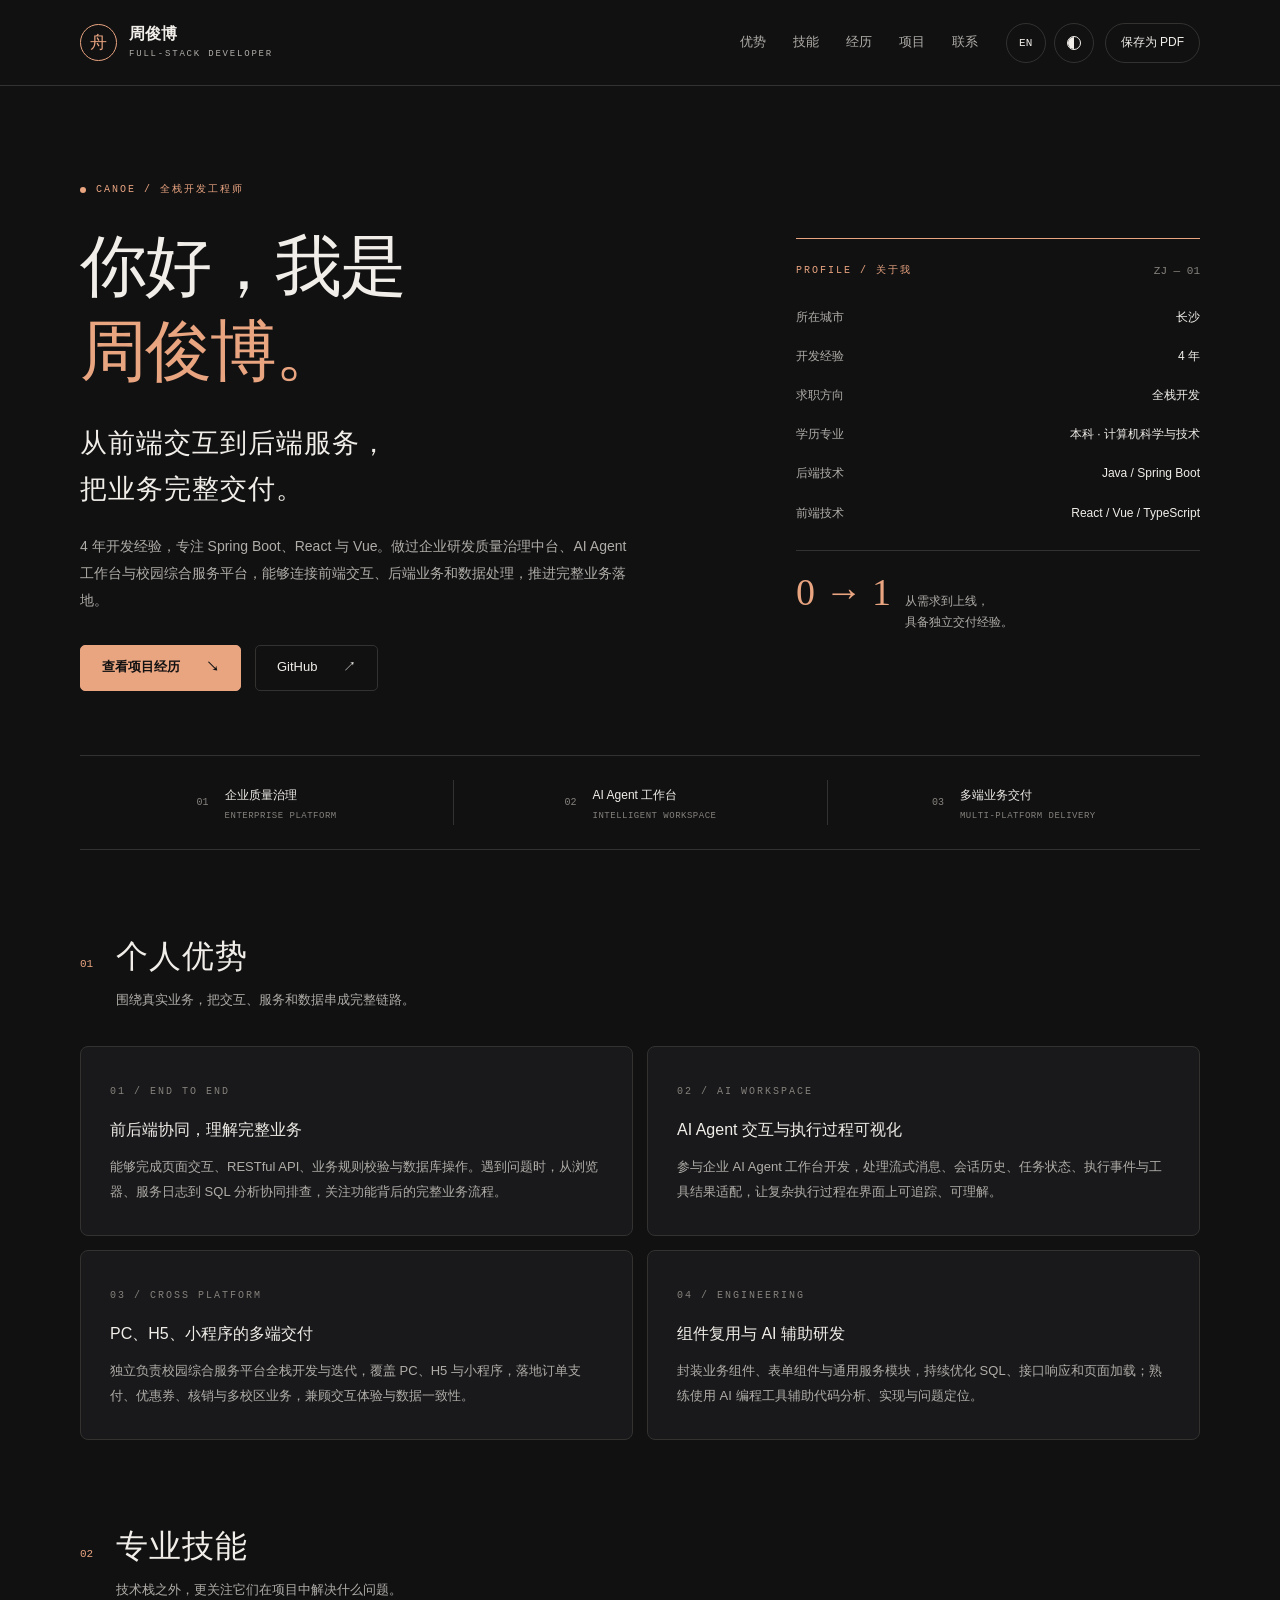
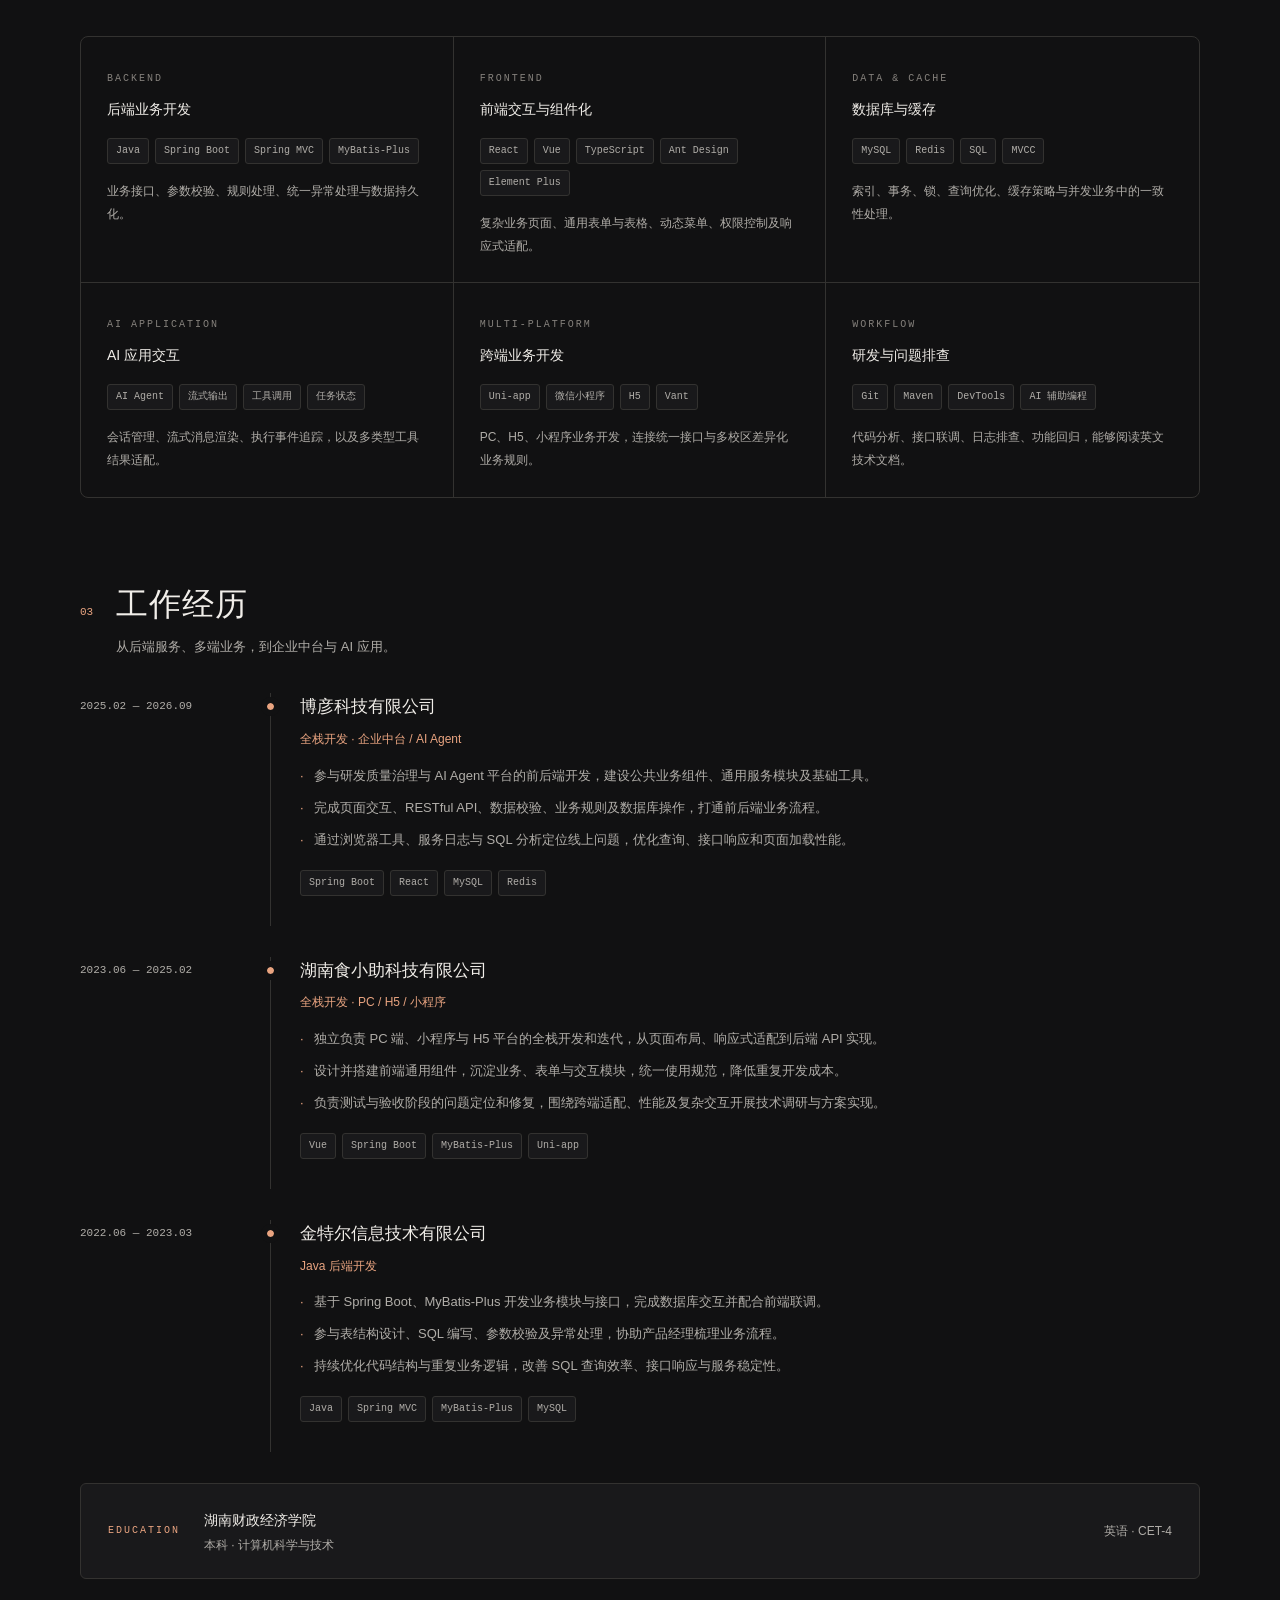
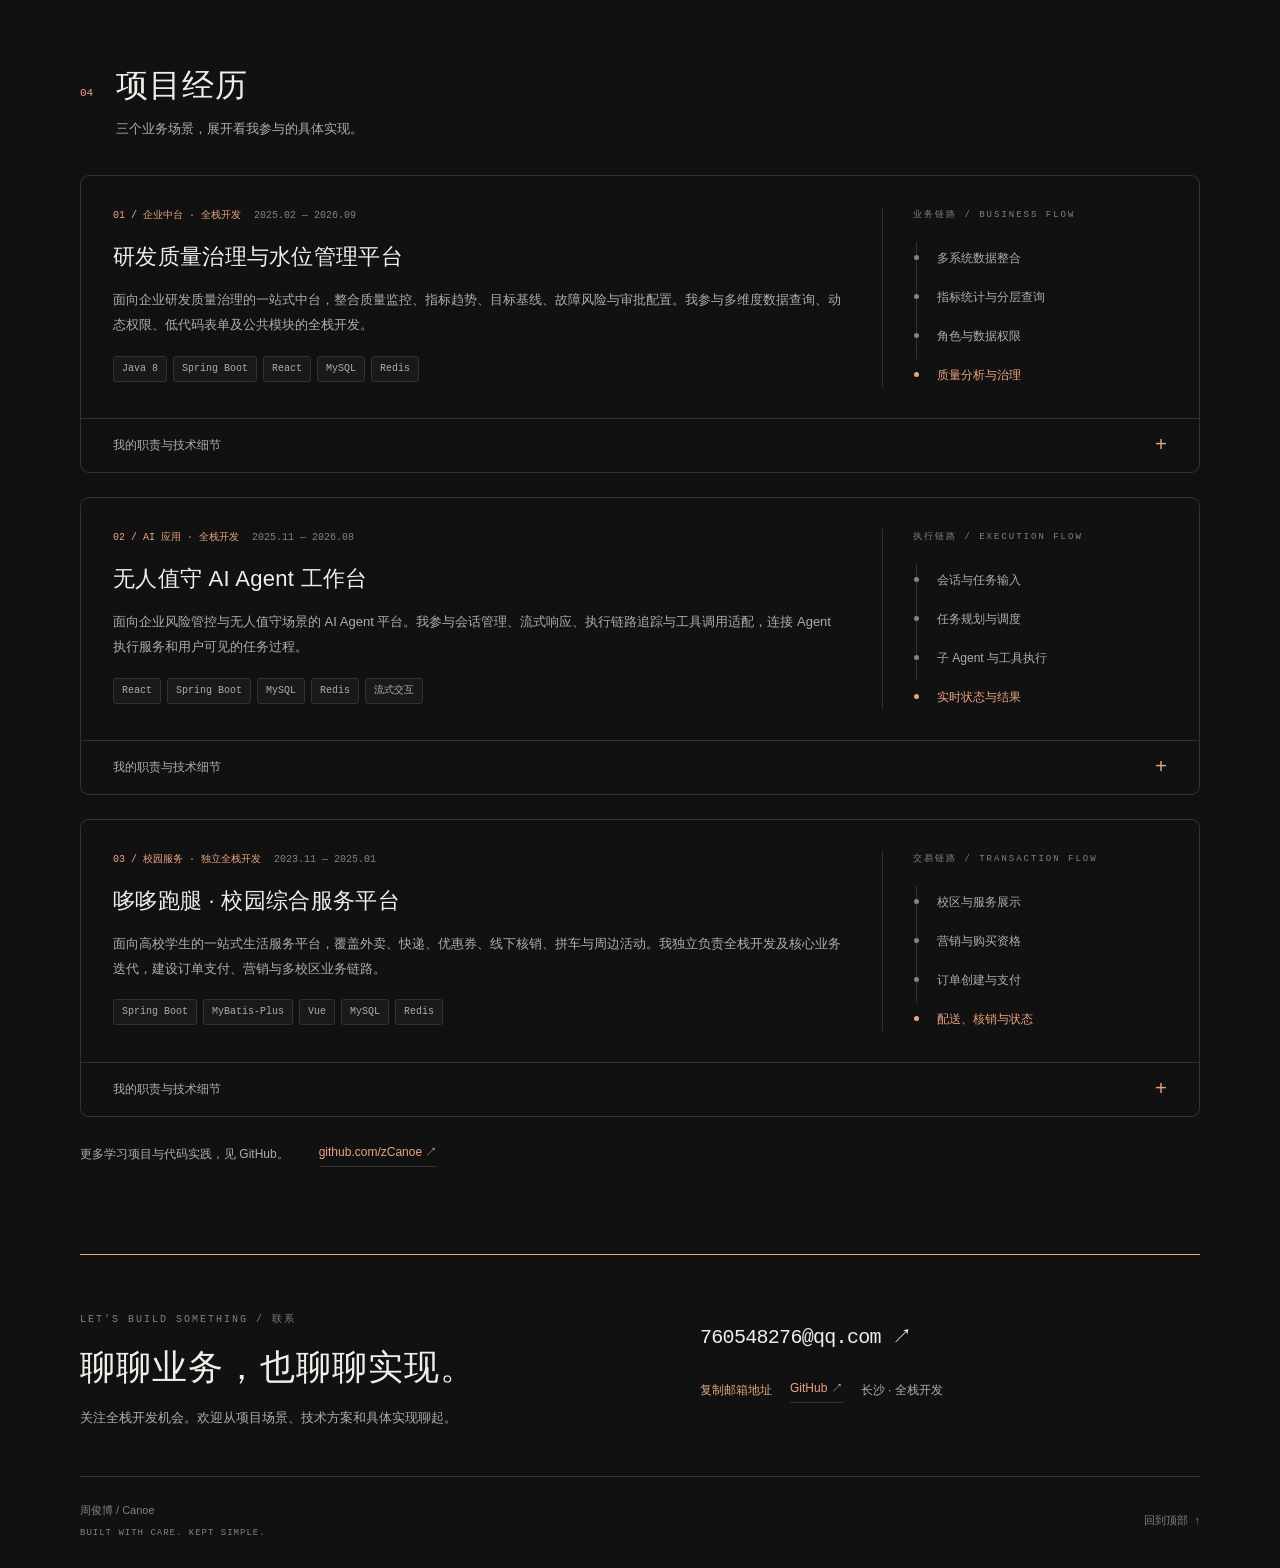
==== commit 400aa2df: "Publish interview portfolio with bilingual and responsive layout" ====
--- a/index.html
+++ b/index.html
@@ -126,7 +126,7 @@
 
     <section class="contact" id="contact" aria-labelledby="contact-title">
       <div><span class="micro" data-en="LET'S BUILD SOMETHING">LET'S BUILD SOMETHING / 联系</span><h2 id="contact-title" data-en="Let's talk about the work.">聊聊业务，也聊聊实现。</h2><p data-en="Interested in full-stack development opportunities. Happy to discuss the project context, technical decisions, and implementation details.">关注全栈开发机会。欢迎从项目场景、技术方案和具体实现聊起。</p></div>
-      <div class="contact-links"><a class="contact-primary" id="contact-main" href="mailto:internetcanoe@gmail.com">internetcanoe@gmail.com <span aria-hidden="true">↗</span></a><div class="contact-secondary"><button class="copy" id="copy-email" type="button" data-en="Copy email">复制邮箱地址</button><a class="text-link" href="https://github.com/zCanoe" id="contact-github" target="_blank" rel="noopener noreferrer">GitHub ↗</a><span data-en="Changsha · Full-stack development">长沙 · 全栈开发</span></div></div>
+      <div class="contact-links"><a class="contact-primary" id="contact-main" href="mailto:760548276@qq.com">760548276@qq.com <span aria-hidden="true">↗</span></a><div class="contact-secondary"><button class="copy" id="copy-email" type="button" data-en="Copy email">复制邮箱地址</button><a class="text-link" href="https://github.com/zCanoe" id="contact-github" target="_blank" rel="noopener noreferrer">GitHub ↗</a><span data-en="Changsha · Full-stack development">长沙 · 全栈开发</span></div></div>
     </section>
   </main>
   <footer class="wrap footer"><div><span data-en="Junbo Zhou">周俊博</span> / Canoe<br><span class="micro">BUILT WITH CARE. KEPT SIMPLE.</span></div><a href="#top"><span data-en="Back to top">回到顶部</span>&nbsp; ↑</a></footer>
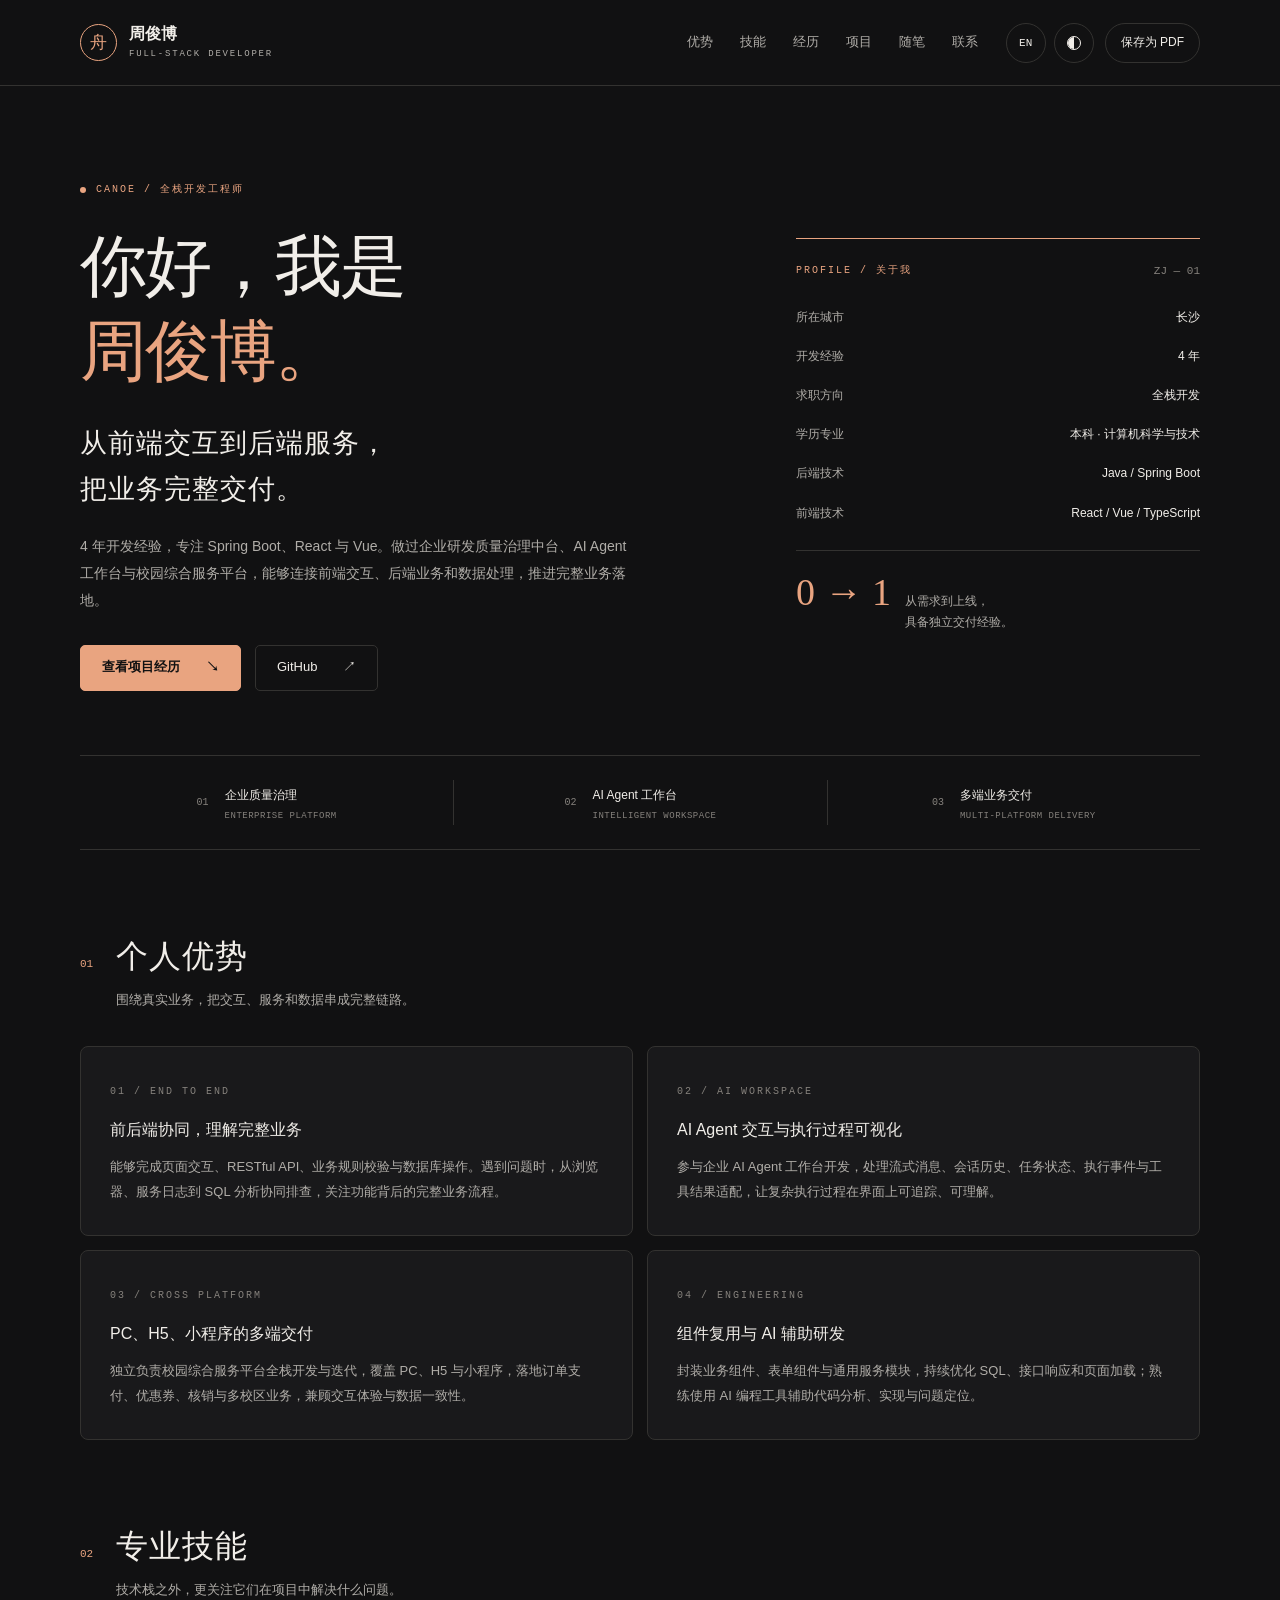
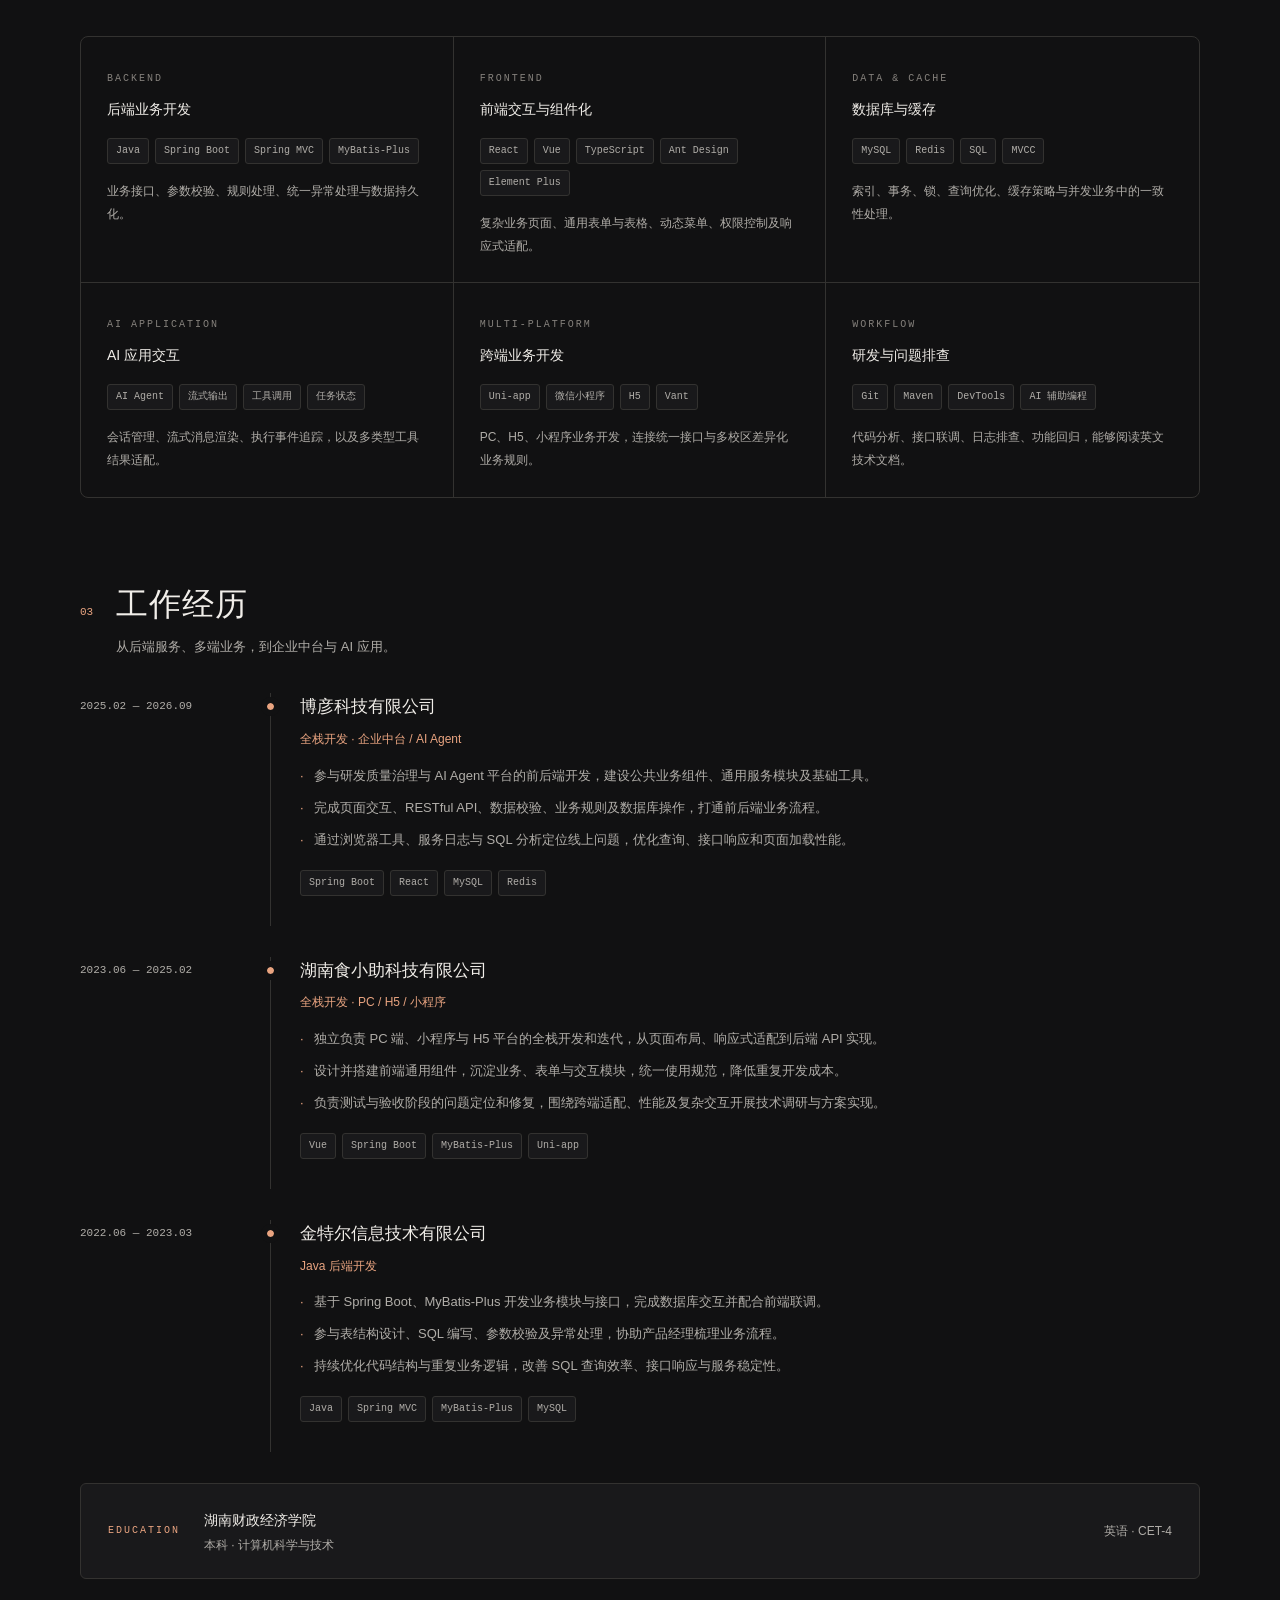
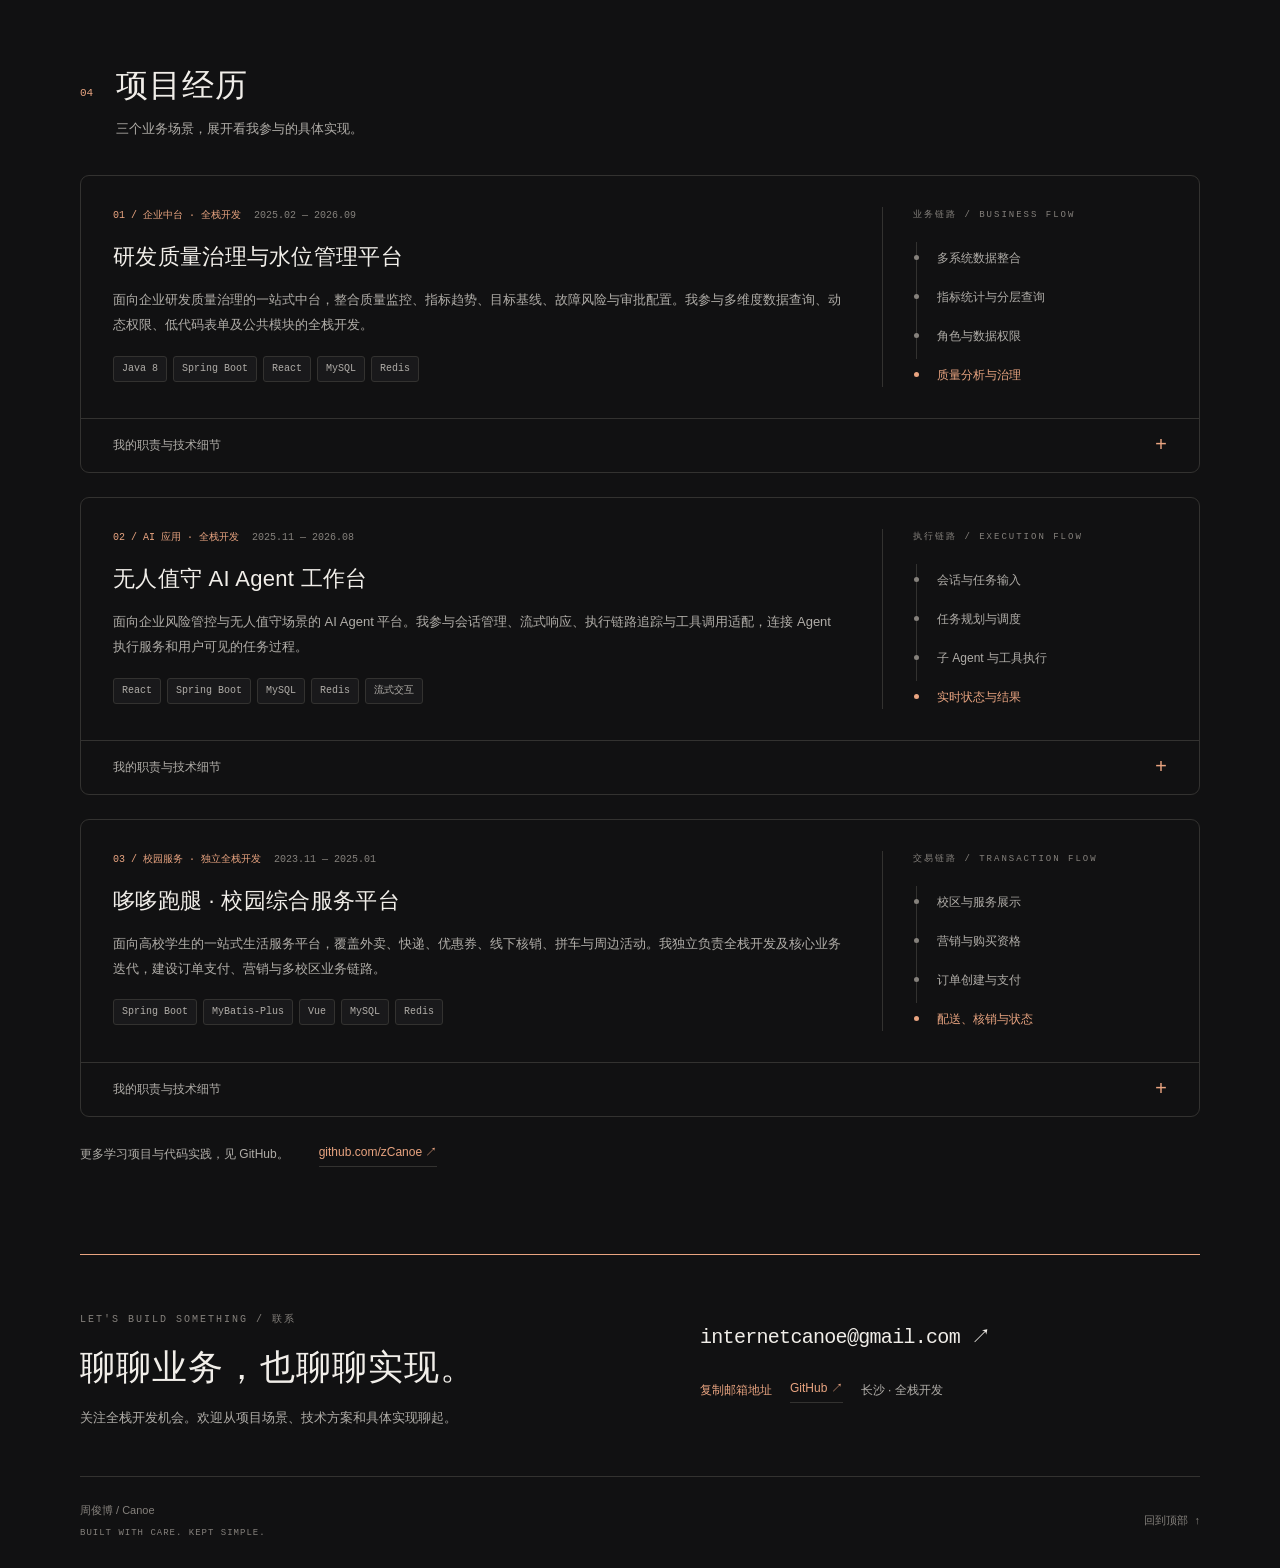
==== commit fd3e006a: "Add notes interface, search, and publishing guide" ====
--- a/index.html
+++ b/index.html
@@ -1,135 +1,140 @@
-<!DOCTYPE html>
-<html lang="zh-CN" data-theme="dark">
-<head>
-  <meta charset="UTF-8">
-  <meta name="viewport" content="width=device-width, initial-scale=1">
-  <meta name="description" content="周俊博（Canoe）的个人主页。4 年开发经验，专注 Java / Spring Boot、React / Vue、AI Agent 与多端业务开发。">
-  <meta name="theme-color" content="#111112">
-  <meta property="og:type" content="website">
-  <meta property="og:title" content="周俊博 · 全栈开发工程师">
-  <meta property="og:description" content="从前端交互到后端服务，把业务完整交付。企业中台、AI Agent、多端业务。">
-  <meta property="og:url" content="https://zcanoe.github.io/">
-  <title>周俊博 · 全栈开发工程师</title>
-  <link rel="canonical" href="https://zcanoe.github.io/">
-  <link rel="icon" href="./favicon.svg" type="image/svg+xml">
-  <link rel="stylesheet" href="./style.css">
-  <script>try{var t=localStorage.getItem("canoe-theme");if(t==="light"||t==="dark")document.documentElement.dataset.theme=t;}catch(e){}</script>
-  <script src="./site.js" defer></script>
-</head>
-<body id="top">
-  <a class="skip" href="#main" data-en="Skip to main content">跳到主要内容</a>
-  <header class="header">
-    <div class="wrap header-inner">
-      <a class="brand" href="#top" aria-label="周俊博，回到顶部" data-en-aria="Junbo Zhou, back to top">
-        <span class="monogram" aria-hidden="true">舟</span>
-        <span><strong data-en="Junbo Zhou">周俊博</strong><small>FULL-STACK DEVELOPER</small></span>
-      </a>
-      <nav class="nav" id="navigation" aria-label="页面导航" data-en-aria="Page navigation">
-        <a href="#strengths" data-en="Strengths">优势</a>
-        <a href="#skills" data-en="Skills">技能</a>
-        <a href="#experience" data-en="Experience">经历</a>
-        <a href="#work" data-en="Projects">项目</a>
-        <a href="#contact" data-en="Contact">联系</a>
-      </nav>
-      <div class="tools">
-        <button class="lang-button" id="language" type="button" aria-label="Switch to English" title="Switch to English">EN</button>
-        <button class="icon-button" id="theme" type="button" aria-label="切换到浅色模式" aria-pressed="true" title="切换到浅色模式"><span class="theme-symbol" aria-hidden="true"></span></button>
-        <button class="print-button" id="print" type="button" data-en="Save as PDF">保存为 PDF</button>
-        <button class="icon-button menu-button" id="menu" type="button" aria-label="打开导航菜单" aria-expanded="false" aria-controls="navigation"><span aria-hidden="true">☰</span></button>
-      </div>
-    </div>
-    <div class="reading-progress" aria-hidden="true"></div>
-  </header>
-
-  <main class="wrap" id="main">
-    <section class="hero" aria-labelledby="intro-title">
-      <div>
-        <p class="eyebrow"><span class="status-dot" aria-hidden="true"></span><span data-en="CANOE / FULL-STACK DEVELOPER">CANOE / 全栈开发工程师</span></p>
-        <h1 id="intro-title"><span data-en="Hello, I'm">你好，我是</span><br><span class="name" data-en="Junbo Zhou.">周俊博。</span></h1>
-        <p class="hero-line"><span data-en="From interfaces to services.">从前端交互到后端服务，</span><br><span data-en="Delivering the whole picture.">把业务完整交付。</span></p>
-        <p class="hero-description" data-en="A full-stack developer with 4 years of experience. I build enterprise platforms, AI Agent workspaces, and campus services with Spring Boot, React, and Vue, connecting business logic with usable interfaces.">4 年开发经验，专注 Spring Boot、React 与 Vue。做过企业研发质量治理中台、AI Agent 工作台与校园综合服务平台，能够连接前端交互、后端业务和数据处理，推进完整业务落地。</p>
-        <div class="hero-actions">
-          <a class="button primary" href="#work"><span data-en="Explore projects">查看项目经历</span><span aria-hidden="true">↘</span></a>
-          <a class="button" href="https://github.com/zCanoe" target="_blank" rel="noopener noreferrer"><span>GitHub</span><span aria-hidden="true">↗</span></a>
-        </div>
-      </div>
-      <aside class="profile" aria-label="基本信息" data-en-aria="Profile">
-        <div class="profile-title"><span class="micro" data-en="PROFILE / AT A GLANCE">PROFILE / 关于我</span><span class="serial">ZJ — 01</span></div>
-        <dl>
-          <dt data-en="Location">所在城市</dt><dd data-en="Changsha, China">长沙</dd>
-          <dt data-en="Experience">开发经验</dt><dd data-en="4 years">4 年</dd>
-          <dt data-en="Focus">求职方向</dt><dd data-en="Full-stack development">全栈开发</dd>
-          <dt data-en="Education">学历专业</dt><dd data-en="BSc, Computer Science">本科 · 计算机科学与技术</dd>
-          <dt data-en="Backend">后端技术</dt><dd>Java / Spring Boot</dd>
-          <dt data-en="Frontend">前端技术</dt><dd>React / Vue / TypeScript</dd>
-        </dl>
-        <div class="profile-footer"><strong>0 → 1</strong><span data-en="From requirements to release, with experience delivering independently.">从需求到上线，<br>具备独立交付经验。</span></div>
-      </aside>
-    </section>
-
-    <div class="domain-strip" aria-label="业务领域" data-en-aria="Project domains">
-      <div class="domain"><span class="index">01</span><div><strong data-en="Enterprise platforms">企业质量治理</strong><small>ENTERPRISE PLATFORM</small></div></div>
-      <div class="domain"><span class="index">02</span><div><strong data-en="AI Agent workspaces">AI Agent 工作台</strong><small>INTELLIGENT WORKSPACE</small></div></div>
-      <div class="domain"><span class="index">03</span><div><strong data-en="Multi-platform services">多端业务交付</strong><small>MULTI-PLATFORM DELIVERY</small></div></div>
-    </div>
-
-    <section class="section" id="strengths" aria-labelledby="strengths-title">
-      <div class="section-heading"><span class="section-number">01</span><div><h2 id="strengths-title" data-en="What I bring">个人优势</h2><p data-en="End-to-end delivery, grounded in real business scenarios.">围绕真实业务，把交互、服务和数据串成完整链路。</p></div></div>
-      <div class="strengths">
-        <article class="strength"><span class="micro">01 / END TO END</span><h3 data-en="Connect frontend and backend">前后端协同，理解完整业务</h3><p data-en="Build interfaces and RESTful APIs, implement business validation and persistence, and trace issues across the browser, service logs, and database.">能够完成页面交互、RESTful API、业务规则校验与数据库操作。遇到问题时，从浏览器、服务日志到 SQL 分析协同排查，关注功能背后的完整业务流程。</p></article>
-        <article class="strength"><span class="micro">02 / AI WORKSPACE</span><h3 data-en="Experience with AI Agent interfaces">AI Agent 交互与执行过程可视化</h3><p data-en="Experience with streamed conversations, session history, task states, execution events, and tool-result adaptation in an enterprise AI Agent workspace.">参与企业 AI Agent 工作台开发，处理流式消息、会话历史、任务状态、执行事件与工具结果适配，让复杂执行过程在界面上可追踪、可理解。</p></article>
-        <article class="strength"><span class="micro">03 / CROSS PLATFORM</span><h3 data-en="Deliver across web and mini programs">PC、H5、小程序的多端交付</h3><p data-en="Independently developed and iterated a campus service platform across PC, H5, and mini programs, covering orders, payments, coupons, and multi-campus operations.">独立负责校园综合服务平台全栈开发与迭代，覆盖 PC、H5 与小程序，落地订单支付、优惠券、核销与多校区业务，兼顾交互体验与数据一致性。</p></article>
-        <article class="strength"><span class="micro">04 / ENGINEERING</span><h3 data-en="Reusable components and practical tooling">组件复用与 AI 辅助研发</h3><p data-en="Build shared components and service modules, optimize queries and data loading, and use AI coding tools for code analysis and debugging.">封装业务组件、表单组件与通用服务模块，持续优化 SQL、接口响应和页面加载；熟练使用 AI 编程工具辅助代码分析、实现与问题定位。</p></article>
-      </div>
-    </section>
-
-    <section class="section" id="skills" aria-labelledby="skills-title">
-      <div class="section-heading"><span class="section-number">02</span><div><h2 id="skills-title" data-en="Technical toolkit">专业技能</h2><p data-en="Tools and practices used in project delivery.">技术栈之外，更关注它们在项目中解决什么问题。</p></div></div>
-      <div class="skill-grid">
-        <article class="skill"><span class="micro">BACKEND</span><h3 data-en="Business services">后端业务开发</h3><ul class="tags"><li>Java</li><li>Spring Boot</li><li>Spring MVC</li><li>MyBatis-Plus</li></ul><p data-en="RESTful APIs, request validation, business rules, exception handling, and persistence.">业务接口、参数校验、规则处理、统一异常处理与数据持久化。</p></article>
-        <article class="skill"><span class="micro">FRONTEND</span><h3 data-en="Interfaces and components">前端交互与组件化</h3><ul class="tags"><li>React</li><li>Vue</li><li>TypeScript</li><li>Ant Design</li><li>Element Plus</li></ul><p data-en="Complex pages, reusable forms and tables, dynamic menus, and responsive layouts.">复杂业务页面、通用表单与表格、动态菜单、权限控制及响应式适配。</p></article>
-        <article class="skill"><span class="micro">DATA & CACHE</span><h3 data-en="Database and caching">数据库与缓存</h3><ul class="tags"><li>MySQL</li><li>Redis</li><li>SQL</li><li>MVCC</li></ul><p data-en="Indexes, transactions, locks, query optimization, caching strategies, and concurrency controls.">索引、事务、锁、查询优化、缓存策略与并发业务中的一致性处理。</p></article>
-        <article class="skill"><span class="micro">AI APPLICATION</span><h3 data-en="Agent application interfaces">AI 应用交互</h3><ul class="tags"><li>AI Agent</li><li data-en="Streaming">流式输出</li><li data-en="Tool calls">工具调用</li><li data-en="Task states">任务状态</li></ul><p data-en="Session management, streamed rendering, execution tracking, and tool-event adaptation.">会话管理、流式消息渲染、执行事件追踪，以及多类型工具结果适配。</p></article>
-        <article class="skill"><span class="micro">MULTI-PLATFORM</span><h3 data-en="Cross-platform development">跨端业务开发</h3><ul class="tags"><li>Uni-app</li><li data-en="WeChat mini programs">微信小程序</li><li>H5</li><li>Vant</li></ul><p data-en="PC, H5, and mini program delivery, with shared business APIs and multi-campus rules.">PC、H5、小程序业务开发，连接统一接口与多校区差异化业务规则。</p></article>
-        <article class="skill"><span class="micro">WORKFLOW</span><h3 data-en="Development and diagnosis">研发与问题排查</h3><ul class="tags"><li>Git</li><li>Maven</li><li>DevTools</li><li data-en="AI coding">AI 辅助编程</li></ul><p data-en="Code analysis, API debugging, log inspection, regression checks, and English technical documentation.">代码分析、接口联调、日志排查、功能回归，能够阅读英文技术文档。</p></article>
-      </div>
-    </section>
-
-    <section class="section" id="experience" aria-labelledby="experience-title">
-      <div class="section-heading"><span class="section-number">03</span><div><h2 id="experience-title" data-en="Experience">工作经历</h2><p data-en="From backend services and multi-platform products to enterprise platforms and AI applications.">从后端服务、多端业务，到企业中台与 AI 应用。</p></div></div>
-      <ol class="timeline">
-        <li class="job"><time class="job-date">2025.02 — 2026.09</time><div class="job-body"><h3 data-en="Beyondsoft Technology">博彦科技有限公司</h3><p class="job-role" data-en="Full-stack development / Enterprise platforms & AI Agent">全栈开发 · 企业中台 / AI Agent</p><ul class="clean-list"><li data-en="Participated in frontend and backend development for quality governance and AI Agent platforms, including shared components, service modules, and utility code.">参与研发质量治理与 AI Agent 平台的前后端开发，建设公共业务组件、通用服务模块及基础工具。</li><li data-en="Implemented interfaces, RESTful APIs, data validation, business rules, and database operations to connect the complete business workflow.">完成页面交互、RESTful API、数据校验、业务规则及数据库操作，打通前后端业务流程。</li><li data-en="Diagnosed production issues using DevTools, service logs, and SQL analysis; optimized queries, response times, and page loading.">通过浏览器工具、服务日志与 SQL 分析定位线上问题，优化查询、接口响应和页面加载性能。</li></ul><ul class="tags"><li>Spring Boot</li><li>React</li><li>MySQL</li><li>Redis</li></ul></div></li>
-        <li class="job"><time class="job-date">2023.06 — 2025.02</time><div class="job-body"><h3 data-en="Hunan Shixiaozhu Technology">湖南食小助科技有限公司</h3><p class="job-role" data-en="Full-stack development / PC, H5 & mini programs">全栈开发 · PC / H5 / 小程序</p><ul class="clean-list"><li data-en="Independently developed and iterated PC, H5, and mini program products, from UI implementation and responsive layouts to backend APIs.">独立负责 PC 端、小程序与 H5 平台的全栈开发和迭代，从页面布局、响应式适配到后端 API 实现。</li><li data-en="Designed shared business, form, and interaction components to standardize reuse and reduce repetitive development.">设计并搭建前端通用组件，沉淀业务、表单与交互模块，统一使用规范，降低重复开发成本。</li><li data-en="Resolved interaction, API, and data issues during testing and acceptance; researched solutions for cross-platform and complex interaction requirements.">负责测试与验收阶段的问题定位和修复，围绕跨端适配、性能及复杂交互开展技术调研与方案实现。</li></ul><ul class="tags"><li>Vue</li><li>Spring Boot</li><li>MyBatis-Plus</li><li>Uni-app</li></ul></div></li>
-        <li class="job"><time class="job-date">2022.06 — 2023.03</time><div class="job-body"><h3 data-en="Jinteer Information Technology">金特尔信息技术有限公司</h3><p class="job-role" data-en="Java backend development">Java 后端开发</p><ul class="clean-list"><li data-en="Developed Java business modules and APIs with Spring Boot and MyBatis-Plus, and collaborated on frontend integration.">基于 Spring Boot、MyBatis-Plus 开发业务模块与接口，完成数据库交互并配合前端联调。</li><li data-en="Contributed to schema design, SQL, parameter validation, and exception handling; clarified business workflows with product managers.">参与表结构设计、SQL 编写、参数校验及异常处理，协助产品经理梳理业务流程。</li><li data-en="Improved code structure and recurring business logic, and optimized SQL queries and API response times.">持续优化代码结构与重复业务逻辑，改善 SQL 查询效率、接口响应与服务稳定性。</li></ul><ul class="tags"><li>Java</li><li>Spring MVC</li><li>MyBatis-Plus</li><li>MySQL</li></ul></div></li>
-      </ol>
-      <div class="education"><span class="micro">EDUCATION</span><div><strong data-en="Hunan University of Finance and Economics">湖南财政经济学院</strong><p data-en="Bachelor's degree / Computer Science and Technology">本科 · 计算机科学与技术</p></div><span class="certificate" data-en="English / CET-4">英语 · CET-4</span></div>
-    </section>
-
-    <section class="section" id="work" aria-labelledby="work-title">
-      <div class="section-heading"><span class="section-number">04</span><div><h2 id="work-title" data-en="Selected projects">项目经历</h2><p data-en="Three business contexts, with responsibilities and implementation details.">三个业务场景，展开看我参与的具体实现。</p></div></div>
-      <div class="projects">
-        <article class="project">
-          <div class="project-main"><div><div class="project-meta"><span class="type" data-en="01 / ENTERPRISE PLATFORM">01 / 企业中台 · 全栈开发</span><span>2025.02 — 2026.09</span></div><h3 data-en="R&D Quality Governance Platform">研发质量治理与水位管理平台</h3><p class="project-description" data-en="An enterprise platform integrating quality monitoring, metric trends, target baselines, incident risks, and approval configuration. I participated in full-stack implementation across data analysis, permissions, and configurable forms.">面向企业研发质量治理的一站式中台，整合质量监控、指标趋势、目标基线、故障风险与审批配置。我参与多维度数据查询、动态权限、低代码表单及公共模块的全栈开发。</p><ul class="tags"><li>Java 8</li><li>Spring Boot</li><li>React</li><li>MySQL</li><li>Redis</li></ul></div><div class="flow"><span class="micro" data-en="BUSINESS FLOW">业务链路 / BUSINESS FLOW</span><div class="flow-steps"><div class="flow-step" data-en="Multi-source data">多系统数据整合</div><div class="flow-step" data-en="Metrics & queries">指标统计与分层查询</div><div class="flow-step" data-en="Permissions">角色与数据权限</div><div class="flow-step" data-en="Analysis & action">质量分析与治理</div></div></div></div>
-          <details><summary data-en="Responsibilities & technical details">我的职责与技术细节</summary><div class="project-detail"><div><h4 data-en="Multi-dimensional metrics">多维度指标与查询</h4><p data-en="Used MySQL aggregation, filtering, and pagination for department, business, and application-level analysis; built metric cards, trend views, filter forms, and detail lists.">基于 MySQL 聚合查询、筛选与分页，实现部门、业务、应用等层级统计；前端落地指标卡片、趋势展示、筛选表单与明细列表。</p></div><div><h4 data-en="Dynamic permissions">动态菜单与分层权限</h4><p data-en="Rendered menus from roles and configuration, controlled page access, and integrated backend API checks and data-permission filtering.">结合角色、业务配置与权限规则动态渲染菜单，处理页面访问控制、后端接口校验及数据权限过滤。</p></div><div><h4 data-en="Configurable forms & approvals">低代码表单与审批配置</h4><p data-en="Implemented configurable fields, data entry and restoration, approval configuration, persistence, and business-rule validation.">实现字段配置、数据录入与回显、审批流程配置和状态展示，处理配置持久化、规则校验与审批数据。</p></div><div><h4 data-en="Reuse & performance">公共模块与性能排查</h4><p data-en="Extracted shared tables, filters, dialogs, service logic, and data-access methods; investigated complex queries, frequent APIs, and repetitive requests.">封装表格、筛选、弹窗和通用业务模块；结合日志及 SQL 分析，排查复杂查询、高频接口、重复请求与页面加载问题。</p></div></div></details>
-        </article>
-        <article class="project">
-          <div class="project-main"><div><div class="project-meta"><span class="type" data-en="02 / AI APPLICATION">02 / AI 应用 · 全栈开发</span><span>2025.11 — 2026.08</span></div><h3 data-en="Unattended AI Agent Workspace">无人值守 AI Agent 工作台</h3><p class="project-description" data-en="An AI Agent platform for enterprise risk control and unattended operations. I participated in conversations, streamed responses, task states, and tool-event adaptation, connecting execution services to a traceable user interface.">面向企业风险管控与无人值守场景的 AI Agent 平台。我参与会话管理、流式响应、执行链路追踪与工具调用适配，连接 Agent 执行服务和用户可见的任务过程。</p><ul class="tags"><li>React</li><li>Spring Boot</li><li>MySQL</li><li>Redis</li><li data-en="Streaming">流式交互</li></ul></div><div class="flow"><span class="micro" data-en="EXECUTION FLOW">执行链路 / EXECUTION FLOW</span><div class="flow-steps"><div class="flow-step" data-en="Conversation">会话与任务输入</div><div class="flow-step" data-en="Planning">任务规划与调度</div><div class="flow-step" data-en="Tool execution">子 Agent 与工具执行</div><div class="flow-step" data-en="Live results">实时状态与结果</div></div></div></div>
-          <details><summary data-en="Responsibilities & technical details">我的职责与技术细节</summary><div class="project-detail"><div><h4 data-en="Conversations & streamed rendering">会话与流式消息</h4><p data-en="Built conversation pages, message lists, session history, and RESTful APIs; handled streaming updates, loading states, connection failures, interruptions, and state refreshes.">开发对话页、消息列表、历史会话及对应 API，处理流式内容更新、加载提示、连接异常、任务中断与状态刷新。</p></div><div><h4 data-en="Execution tracking">多 Agent 执行事件追踪</h4><p data-en="Integrated planning, sub-agent calls, tool execution, and final-result events; normalized execution data and displayed task progress.">对接任务规划、子 Agent 调用、工具执行与最终结果等过程数据，封装执行事件与状态，实现任务过程跟踪与结果展示。</p></div><div><h4 data-en="Tool-event adaptation">工具调用数据适配</h4><p data-en="Parsed model-returned structures and adapted tool parameters, execution states, results, and errors for different event types.">解析模型返回结构，转换与封装工具参数、执行状态和结果；按事件类型展示调用过程、异常与多类型结果。</p></div><div><h4 data-en="Rendering & compatibility">交互性能与依赖升级</h4><p data-en="Optimized frequent state updates and large response rendering; adapted dependencies and components, with regression checks after upgrades.">优化高频状态更新、大体量响应与消息渲染，减少重复处理；参与依赖和组件升级，配合兼容适配与功能回归。</p></div></div></details>
-        </article>
-        <article class="project">
-          <div class="project-main"><div><div class="project-meta"><span class="type" data-en="03 / CAMPUS SERVICES">03 / 校园服务 · 独立全栈开发</span><span>2023.11 — 2025.01</span></div><h3 data-en="Duoduo Campus Service Platform">哆哆跑腿 · 校园综合服务平台</h3><p class="project-description" data-en="A campus service platform covering food delivery, parcels, coupons, offline redemption, carpooling, and activities. I independently handled full-stack development and core iterations across orders, payments, promotions, and multi-campus operations.">面向高校学生的一站式生活服务平台，覆盖外卖、快递、优惠券、线下核销、拼车与周边活动。我独立负责全栈开发及核心业务迭代，建设订单支付、营销与多校区业务链路。</p><ul class="tags"><li>Spring Boot</li><li>MyBatis-Plus</li><li>Vue</li><li>MySQL</li><li>Redis</li></ul></div><div class="flow"><span class="micro" data-en="TRANSACTION FLOW">交易链路 / TRANSACTION FLOW</span><div class="flow-steps"><div class="flow-step" data-en="Campus services">校区与服务展示</div><div class="flow-step" data-en="Offers & eligibility">营销与购买资格</div><div class="flow-step" data-en="Order & payment">订单创建与支付</div><div class="flow-step" data-en="Fulfillment">配送、核销与状态</div></div></div></div>
-          <details><summary data-en="Responsibilities & technical details">我的职责与技术细节</summary><div class="project-detail"><div><h4 data-en="Order & payment workflow">订单与支付业务</h4><p data-en="Implemented order creation, payment-state transitions, details, offline redemption, and exception handling, including backend validation and consistency controls.">实现订单创建、支付状态流转、详情展示、线下核销及异常处理，完善后端业务校验、状态流转与一致性处理。</p></div><div><h4 data-en="Coupons & promotional stock">优惠券与限购抢购</h4><p data-en="Built coupon eligibility, redemption rules, and discount calculations; used Redis, conditional database updates, and transactions for inventory and purchase checks.">处理领券资格、使用条件与优惠计算；基于 Redis、数据库条件更新和事务控制校验库存与购买资格，降低超卖、重复购买和数据不一致风险。</p></div><div><h4 data-en="Multi-campus operations">多校区业务隔离</h4><p data-en="Supported campus-specific products, service ranges, activities, and feature differences through data isolation and business rules.">通过校区维度的数据隔离与业务规则控制，支持商品、服务范围、活动配置和功能的差异化管理。</p></div><div><h4 data-en="Location & distance calculations">附近服务与距离计算</h4><p data-en="Used coordinates and geographic distance calculations to filter nearby merchants and determine service ranges, reducing unnecessary external map API calls.">基于经纬度与地理距离计算完成附近商家筛选和服务范围判断，减少不必要的第三方地图接口调用。</p></div></div></details>
-        </article>
-      </div>
-      <div class="github-note"><span data-en="More learning projects and code experiments on GitHub.">更多学习项目与代码实践，见 GitHub。</span><a class="text-link" href="https://github.com/zCanoe?tab=repositories" target="_blank" rel="noopener noreferrer">github.com/zCanoe <span aria-hidden="true">↗</span></a></div>
-    </section>
-
-    <section class="contact" id="contact" aria-labelledby="contact-title">
-      <div><span class="micro" data-en="LET'S BUILD SOMETHING">LET'S BUILD SOMETHING / 联系</span><h2 id="contact-title" data-en="Let's talk about the work.">聊聊业务，也聊聊实现。</h2><p data-en="Interested in full-stack development opportunities. Happy to discuss the project context, technical decisions, and implementation details.">关注全栈开发机会。欢迎从项目场景、技术方案和具体实现聊起。</p></div>
-      <div class="contact-links"><a class="contact-primary" id="contact-main" href="mailto:760548276@qq.com">760548276@qq.com <span aria-hidden="true">↗</span></a><div class="contact-secondary"><button class="copy" id="copy-email" type="button" data-en="Copy email">复制邮箱地址</button><a class="text-link" href="https://github.com/zCanoe" id="contact-github" target="_blank" rel="noopener noreferrer">GitHub ↗</a><span data-en="Changsha · Full-stack development">长沙 · 全栈开发</span></div></div>
-    </section>
-  </main>
-  <footer class="wrap footer"><div><span data-en="Junbo Zhou">周俊博</span> / Canoe<br><span class="micro">BUILT WITH CARE. KEPT SIMPLE.</span></div><a href="#top"><span data-en="Back to top">回到顶部</span>&nbsp; ↑</a></footer>
-  <div class="toast" id="toast" role="status" aria-live="polite"></div>
-</body>
-</html>
+<!DOCTYPE html>
+<html lang="zh-CN" data-theme="dark">
+<head>
+  <meta charset="UTF-8">
+  <meta name="viewport" content="width=device-width, initial-scale=1">
+  <meta name="description" content="周俊博（Canoe）的个人主页。4 年开发经验，专注 Java / Spring Boot、React / Vue、AI Agent 与多端业务开发。">
+  <meta name="theme-color" content="#111112">
+  <meta property="og:type" content="website">
+  <meta property="og:title" content="周俊博 · 全栈开发工程师">
+  <meta property="og:description" content="从前端交互到后端服务，把业务完整交付。企业中台、AI Agent、多端业务。">
+  <meta property="og:url" content="https://zcanoe.github.io/">
+  <title>周俊博 · 全栈开发工程师</title>
+  <link rel="canonical" href="https://zcanoe.github.io/">
+  <link rel="icon" href="./favicon.svg" type="image/svg+xml">
+  <link rel="stylesheet" href="./style.css">
+  <link rel="stylesheet" href="./blog.css">
+  <link rel="alternate" type="application/rss+xml" title="Canoe · 随笔" href="/feed.xml">
+  <script>try{var t=localStorage.getItem("canoe-theme");if(t==="light"||t==="dark")document.documentElement.dataset.theme=t;}catch(e){}</script>
+  <script src="./site.js" defer></script>
+</head>
+<body id="top">
+  <a class="skip" href="#main" data-en="Skip to main content">跳到主要内容</a>
+  <header class="header">
+    <div class="wrap header-inner">
+      <a class="brand" href="#top" aria-label="周俊博，回到顶部" data-en-aria="Junbo Zhou, back to top">
+        <span class="monogram" aria-hidden="true">舟</span>
+        <span><strong data-en="Junbo Zhou">周俊博</strong><small>FULL-STACK DEVELOPER</small></span>
+      </a>
+      <nav class="nav" id="navigation" aria-label="页面导航" data-en-aria="Page navigation">
+        <a href="#strengths" data-en="Strengths">优势</a>
+        <a href="#skills" data-en="Skills">技能</a>
+        <a href="#experience" data-en="Experience">经历</a>
+        <a href="#work" data-en="Projects">项目</a>
+        <a href="#notes" data-en="Notes">随笔</a>
+        <a href="#contact" data-en="Contact">联系</a>
+      </nav>
+      <div class="tools">
+        <button class="lang-button" id="language" type="button" aria-label="Switch to English" title="Switch to English">EN</button>
+        <button class="icon-button" id="theme" type="button" aria-label="切换到浅色模式" aria-pressed="true" title="切换到浅色模式"><span class="theme-symbol" aria-hidden="true"></span></button>
+        <button class="print-button" id="print" type="button" data-en="Save as PDF">保存为 PDF</button>
+        <button class="icon-button menu-button" id="menu" type="button" aria-label="打开导航菜单" aria-expanded="false" aria-controls="navigation"><span aria-hidden="true">☰</span></button>
+      </div>
+    </div>
+    <div class="reading-progress" aria-hidden="true"></div>
+  </header>
+
+  <main class="wrap" id="main">
+    <section class="hero" aria-labelledby="intro-title">
+      <div>
+        <p class="eyebrow"><span class="status-dot" aria-hidden="true"></span><span data-en="CANOE / FULL-STACK DEVELOPER">CANOE / 全栈开发工程师</span></p>
+        <h1 id="intro-title"><span data-en="Hello, I'm">你好，我是</span><br><span class="name" data-en="Junbo Zhou.">周俊博。</span></h1>
+        <p class="hero-line"><span data-en="From interfaces to services.">从前端交互到后端服务，</span><br><span data-en="Delivering the whole picture.">把业务完整交付。</span></p>
+        <p class="hero-description" data-en="A full-stack developer with 4 years of experience. I build enterprise platforms, AI Agent workspaces, and campus services with Spring Boot, React, and Vue, connecting business logic with usable interfaces.">4 年开发经验，专注 Spring Boot、React 与 Vue。做过企业研发质量治理中台、AI Agent 工作台与校园综合服务平台，能够连接前端交互、后端业务和数据处理，推进完整业务落地。</p>
+        <div class="hero-actions">
+          <a class="button primary" href="#work"><span data-en="Explore projects">查看项目经历</span><span aria-hidden="true">↘</span></a>
+          <a class="button" href="https://github.com/zCanoe" target="_blank" rel="noopener noreferrer"><span>GitHub</span><span aria-hidden="true">↗</span></a>
+        </div>
+      </div>
+      <aside class="profile" aria-label="基本信息" data-en-aria="Profile">
+        <div class="profile-title"><span class="micro" data-en="PROFILE / AT A GLANCE">PROFILE / 关于我</span><span class="serial">ZJ — 01</span></div>
+        <dl>
+          <dt data-en="Location">所在城市</dt><dd data-en="Changsha, China">长沙</dd>
+          <dt data-en="Experience">开发经验</dt><dd data-en="4 years">4 年</dd>
+          <dt data-en="Focus">求职方向</dt><dd data-en="Full-stack development">全栈开发</dd>
+          <dt data-en="Education">学历专业</dt><dd data-en="BSc, Computer Science">本科 · 计算机科学与技术</dd>
+          <dt data-en="Backend">后端技术</dt><dd>Java / Spring Boot</dd>
+          <dt data-en="Frontend">前端技术</dt><dd>React / Vue / TypeScript</dd>
+        </dl>
+        <div class="profile-footer"><strong>0 → 1</strong><span data-en="From requirements to release, with experience delivering independently.">从需求到上线，<br>具备独立交付经验。</span></div>
+      </aside>
+    </section>
+
+    <div class="domain-strip" aria-label="业务领域" data-en-aria="Project domains">
+      <div class="domain"><span class="index">01</span><div><strong data-en="Enterprise platforms">企业质量治理</strong><small>ENTERPRISE PLATFORM</small></div></div>
+      <div class="domain"><span class="index">02</span><div><strong data-en="AI Agent workspaces">AI Agent 工作台</strong><small>INTELLIGENT WORKSPACE</small></div></div>
+      <div class="domain"><span class="index">03</span><div><strong data-en="Multi-platform services">多端业务交付</strong><small>MULTI-PLATFORM DELIVERY</small></div></div>
+    </div>
+
+    <section class="section" id="strengths" aria-labelledby="strengths-title">
+      <div class="section-heading"><span class="section-number">01</span><div><h2 id="strengths-title" data-en="What I bring">个人优势</h2><p data-en="End-to-end delivery, grounded in real business scenarios.">围绕真实业务，把交互、服务和数据串成完整链路。</p></div></div>
+      <div class="strengths">
+        <article class="strength"><span class="micro">01 / END TO END</span><h3 data-en="Connect frontend and backend">前后端协同，理解完整业务</h3><p data-en="Build interfaces and RESTful APIs, implement business validation and persistence, and trace issues across the browser, service logs, and database.">能够完成页面交互、RESTful API、业务规则校验与数据库操作。遇到问题时，从浏览器、服务日志到 SQL 分析协同排查，关注功能背后的完整业务流程。</p></article>
+        <article class="strength"><span class="micro">02 / AI WORKSPACE</span><h3 data-en="Experience with AI Agent interfaces">AI Agent 交互与执行过程可视化</h3><p data-en="Experience with streamed conversations, session history, task states, execution events, and tool-result adaptation in an enterprise AI Agent workspace.">参与企业 AI Agent 工作台开发，处理流式消息、会话历史、任务状态、执行事件与工具结果适配，让复杂执行过程在界面上可追踪、可理解。</p></article>
+        <article class="strength"><span class="micro">03 / CROSS PLATFORM</span><h3 data-en="Deliver across web and mini programs">PC、H5、小程序的多端交付</h3><p data-en="Independently developed and iterated a campus service platform across PC, H5, and mini programs, covering orders, payments, coupons, and multi-campus operations.">独立负责校园综合服务平台全栈开发与迭代，覆盖 PC、H5 与小程序，落地订单支付、优惠券、核销与多校区业务，兼顾交互体验与数据一致性。</p></article>
+        <article class="strength"><span class="micro">04 / ENGINEERING</span><h3 data-en="Reusable components and practical tooling">组件复用与 AI 辅助研发</h3><p data-en="Build shared components and service modules, optimize queries and data loading, and use AI coding tools for code analysis and debugging.">封装业务组件、表单组件与通用服务模块，持续优化 SQL、接口响应和页面加载；熟练使用 AI 编程工具辅助代码分析、实现与问题定位。</p></article>
+      </div>
+    </section>
+
+    <section class="section" id="skills" aria-labelledby="skills-title">
+      <div class="section-heading"><span class="section-number">02</span><div><h2 id="skills-title" data-en="Technical toolkit">专业技能</h2><p data-en="Tools and practices used in project delivery.">技术栈之外，更关注它们在项目中解决什么问题。</p></div></div>
+      <div class="skill-grid">
+        <article class="skill"><span class="micro">BACKEND</span><h3 data-en="Business services">后端业务开发</h3><ul class="tags"><li>Java</li><li>Spring Boot</li><li>Spring MVC</li><li>MyBatis-Plus</li></ul><p data-en="RESTful APIs, request validation, business rules, exception handling, and persistence.">业务接口、参数校验、规则处理、统一异常处理与数据持久化。</p></article>
+        <article class="skill"><span class="micro">FRONTEND</span><h3 data-en="Interfaces and components">前端交互与组件化</h3><ul class="tags"><li>React</li><li>Vue</li><li>TypeScript</li><li>Ant Design</li><li>Element Plus</li></ul><p data-en="Complex pages, reusable forms and tables, dynamic menus, and responsive layouts.">复杂业务页面、通用表单与表格、动态菜单、权限控制及响应式适配。</p></article>
+        <article class="skill"><span class="micro">DATA & CACHE</span><h3 data-en="Database and caching">数据库与缓存</h3><ul class="tags"><li>MySQL</li><li>Redis</li><li>SQL</li><li>MVCC</li></ul><p data-en="Indexes, transactions, locks, query optimization, caching strategies, and concurrency controls.">索引、事务、锁、查询优化、缓存策略与并发业务中的一致性处理。</p></article>
+        <article class="skill"><span class="micro">AI APPLICATION</span><h3 data-en="Agent application interfaces">AI 应用交互</h3><ul class="tags"><li>AI Agent</li><li data-en="Streaming">流式输出</li><li data-en="Tool calls">工具调用</li><li data-en="Task states">任务状态</li></ul><p data-en="Session management, streamed rendering, execution tracking, and tool-event adaptation.">会话管理、流式消息渲染、执行事件追踪，以及多类型工具结果适配。</p></article>
+        <article class="skill"><span class="micro">MULTI-PLATFORM</span><h3 data-en="Cross-platform development">跨端业务开发</h3><ul class="tags"><li>Uni-app</li><li data-en="WeChat mini programs">微信小程序</li><li>H5</li><li>Vant</li></ul><p data-en="PC, H5, and mini program delivery, with shared business APIs and multi-campus rules.">PC、H5、小程序业务开发，连接统一接口与多校区差异化业务规则。</p></article>
+        <article class="skill"><span class="micro">WORKFLOW</span><h3 data-en="Development and diagnosis">研发与问题排查</h3><ul class="tags"><li>Git</li><li>Maven</li><li>DevTools</li><li data-en="AI coding">AI 辅助编程</li></ul><p data-en="Code analysis, API debugging, log inspection, regression checks, and English technical documentation.">代码分析、接口联调、日志排查、功能回归，能够阅读英文技术文档。</p></article>
+      </div>
+    </section>
+
+    <section class="section" id="experience" aria-labelledby="experience-title">
+      <div class="section-heading"><span class="section-number">03</span><div><h2 id="experience-title" data-en="Experience">工作经历</h2><p data-en="From backend services and multi-platform products to enterprise platforms and AI applications.">从后端服务、多端业务，到企业中台与 AI 应用。</p></div></div>
+      <ol class="timeline">
+        <li class="job"><time class="job-date">2025.02 — 2026.09</time><div class="job-body"><h3 data-en="Beyondsoft Technology">博彦科技有限公司</h3><p class="job-role" data-en="Full-stack development / Enterprise platforms & AI Agent">全栈开发 · 企业中台 / AI Agent</p><ul class="clean-list"><li data-en="Participated in frontend and backend development for quality governance and AI Agent platforms, including shared components, service modules, and utility code.">参与研发质量治理与 AI Agent 平台的前后端开发，建设公共业务组件、通用服务模块及基础工具。</li><li data-en="Implemented interfaces, RESTful APIs, data validation, business rules, and database operations to connect the complete business workflow.">完成页面交互、RESTful API、数据校验、业务规则及数据库操作，打通前后端业务流程。</li><li data-en="Diagnosed production issues using DevTools, service logs, and SQL analysis; optimized queries, response times, and page loading.">通过浏览器工具、服务日志与 SQL 分析定位线上问题，优化查询、接口响应和页面加载性能。</li></ul><ul class="tags"><li>Spring Boot</li><li>React</li><li>MySQL</li><li>Redis</li></ul></div></li>
+        <li class="job"><time class="job-date">2023.06 — 2025.02</time><div class="job-body"><h3 data-en="Hunan Shixiaozhu Technology">湖南食小助科技有限公司</h3><p class="job-role" data-en="Full-stack development / PC, H5 & mini programs">全栈开发 · PC / H5 / 小程序</p><ul class="clean-list"><li data-en="Independently developed and iterated PC, H5, and mini program products, from UI implementation and responsive layouts to backend APIs.">独立负责 PC 端、小程序与 H5 平台的全栈开发和迭代，从页面布局、响应式适配到后端 API 实现。</li><li data-en="Designed shared business, form, and interaction components to standardize reuse and reduce repetitive development.">设计并搭建前端通用组件，沉淀业务、表单与交互模块，统一使用规范，降低重复开发成本。</li><li data-en="Resolved interaction, API, and data issues during testing and acceptance; researched solutions for cross-platform and complex interaction requirements.">负责测试与验收阶段的问题定位和修复，围绕跨端适配、性能及复杂交互开展技术调研与方案实现。</li></ul><ul class="tags"><li>Vue</li><li>Spring Boot</li><li>MyBatis-Plus</li><li>Uni-app</li></ul></div></li>
+        <li class="job"><time class="job-date">2022.06 — 2023.03</time><div class="job-body"><h3 data-en="Jinteer Information Technology">金特尔信息技术有限公司</h3><p class="job-role" data-en="Java backend development">Java 后端开发</p><ul class="clean-list"><li data-en="Developed Java business modules and APIs with Spring Boot and MyBatis-Plus, and collaborated on frontend integration.">基于 Spring Boot、MyBatis-Plus 开发业务模块与接口，完成数据库交互并配合前端联调。</li><li data-en="Contributed to schema design, SQL, parameter validation, and exception handling; clarified business workflows with product managers.">参与表结构设计、SQL 编写、参数校验及异常处理，协助产品经理梳理业务流程。</li><li data-en="Improved code structure and recurring business logic, and optimized SQL queries and API response times.">持续优化代码结构与重复业务逻辑，改善 SQL 查询效率、接口响应与服务稳定性。</li></ul><ul class="tags"><li>Java</li><li>Spring MVC</li><li>MyBatis-Plus</li><li>MySQL</li></ul></div></li>
+      </ol>
+      <div class="education"><span class="micro">EDUCATION</span><div><strong data-en="Hunan University of Finance and Economics">湖南财政经济学院</strong><p data-en="Bachelor's degree / Computer Science and Technology">本科 · 计算机科学与技术</p></div><span class="certificate" data-en="English / CET-4">英语 · CET-4</span></div>
+    </section>
+
+    <section class="section" id="work" aria-labelledby="work-title">
+      <div class="section-heading"><span class="section-number">04</span><div><h2 id="work-title" data-en="Selected projects">项目经历</h2><p data-en="Three business contexts, with responsibilities and implementation details.">三个业务场景，展开看我参与的具体实现。</p></div></div>
+      <div class="projects">
+        <article class="project">
+          <div class="project-main"><div><div class="project-meta"><span class="type" data-en="01 / ENTERPRISE PLATFORM">01 / 企业中台 · 全栈开发</span><span>2025.02 — 2026.09</span></div><h3 data-en="R&D Quality Governance Platform">研发质量治理与水位管理平台</h3><p class="project-description" data-en="An enterprise platform integrating quality monitoring, metric trends, target baselines, incident risks, and approval configuration. I participated in full-stack implementation across data analysis, permissions, and configurable forms.">面向企业研发质量治理的一站式中台，整合质量监控、指标趋势、目标基线、故障风险与审批配置。我参与多维度数据查询、动态权限、低代码表单及公共模块的全栈开发。</p><ul class="tags"><li>Java 8</li><li>Spring Boot</li><li>React</li><li>MySQL</li><li>Redis</li></ul></div><div class="flow"><span class="micro" data-en="BUSINESS FLOW">业务链路 / BUSINESS FLOW</span><div class="flow-steps"><div class="flow-step" data-en="Multi-source data">多系统数据整合</div><div class="flow-step" data-en="Metrics & queries">指标统计与分层查询</div><div class="flow-step" data-en="Permissions">角色与数据权限</div><div class="flow-step" data-en="Analysis & action">质量分析与治理</div></div></div></div>
+          <details><summary data-en="Responsibilities & technical details">我的职责与技术细节</summary><div class="project-detail"><div><h4 data-en="Multi-dimensional metrics">多维度指标与查询</h4><p data-en="Used MySQL aggregation, filtering, and pagination for department, business, and application-level analysis; built metric cards, trend views, filter forms, and detail lists.">基于 MySQL 聚合查询、筛选与分页，实现部门、业务、应用等层级统计；前端落地指标卡片、趋势展示、筛选表单与明细列表。</p></div><div><h4 data-en="Dynamic permissions">动态菜单与分层权限</h4><p data-en="Rendered menus from roles and configuration, controlled page access, and integrated backend API checks and data-permission filtering.">结合角色、业务配置与权限规则动态渲染菜单，处理页面访问控制、后端接口校验及数据权限过滤。</p></div><div><h4 data-en="Configurable forms & approvals">低代码表单与审批配置</h4><p data-en="Implemented configurable fields, data entry and restoration, approval configuration, persistence, and business-rule validation.">实现字段配置、数据录入与回显、审批流程配置和状态展示，处理配置持久化、规则校验与审批数据。</p></div><div><h4 data-en="Reuse & performance">公共模块与性能排查</h4><p data-en="Extracted shared tables, filters, dialogs, service logic, and data-access methods; investigated complex queries, frequent APIs, and repetitive requests.">封装表格、筛选、弹窗和通用业务模块；结合日志及 SQL 分析，排查复杂查询、高频接口、重复请求与页面加载问题。</p></div></div></details>
+        </article>
+        <article class="project">
+          <div class="project-main"><div><div class="project-meta"><span class="type" data-en="02 / AI APPLICATION">02 / AI 应用 · 全栈开发</span><span>2025.11 — 2026.08</span></div><h3 data-en="Unattended AI Agent Workspace">无人值守 AI Agent 工作台</h3><p class="project-description" data-en="An AI Agent platform for enterprise risk control and unattended operations. I participated in conversations, streamed responses, task states, and tool-event adaptation, connecting execution services to a traceable user interface.">面向企业风险管控与无人值守场景的 AI Agent 平台。我参与会话管理、流式响应、执行链路追踪与工具调用适配，连接 Agent 执行服务和用户可见的任务过程。</p><ul class="tags"><li>React</li><li>Spring Boot</li><li>MySQL</li><li>Redis</li><li data-en="Streaming">流式交互</li></ul></div><div class="flow"><span class="micro" data-en="EXECUTION FLOW">执行链路 / EXECUTION FLOW</span><div class="flow-steps"><div class="flow-step" data-en="Conversation">会话与任务输入</div><div class="flow-step" data-en="Planning">任务规划与调度</div><div class="flow-step" data-en="Tool execution">子 Agent 与工具执行</div><div class="flow-step" data-en="Live results">实时状态与结果</div></div></div></div>
+          <details><summary data-en="Responsibilities & technical details">我的职责与技术细节</summary><div class="project-detail"><div><h4 data-en="Conversations & streamed rendering">会话与流式消息</h4><p data-en="Built conversation pages, message lists, session history, and RESTful APIs; handled streaming updates, loading states, connection failures, interruptions, and state refreshes.">开发对话页、消息列表、历史会话及对应 API，处理流式内容更新、加载提示、连接异常、任务中断与状态刷新。</p></div><div><h4 data-en="Execution tracking">多 Agent 执行事件追踪</h4><p data-en="Integrated planning, sub-agent calls, tool execution, and final-result events; normalized execution data and displayed task progress.">对接任务规划、子 Agent 调用、工具执行与最终结果等过程数据，封装执行事件与状态，实现任务过程跟踪与结果展示。</p></div><div><h4 data-en="Tool-event adaptation">工具调用数据适配</h4><p data-en="Parsed model-returned structures and adapted tool parameters, execution states, results, and errors for different event types.">解析模型返回结构，转换与封装工具参数、执行状态和结果；按事件类型展示调用过程、异常与多类型结果。</p></div><div><h4 data-en="Rendering & compatibility">交互性能与依赖升级</h4><p data-en="Optimized frequent state updates and large response rendering; adapted dependencies and components, with regression checks after upgrades.">优化高频状态更新、大体量响应与消息渲染，减少重复处理；参与依赖和组件升级，配合兼容适配与功能回归。</p></div></div></details>
+        </article>
+        <article class="project">
+          <div class="project-main"><div><div class="project-meta"><span class="type" data-en="03 / CAMPUS SERVICES">03 / 校园服务 · 独立全栈开发</span><span>2023.11 — 2025.01</span></div><h3 data-en="Duoduo Campus Service Platform">哆哆跑腿 · 校园综合服务平台</h3><p class="project-description" data-en="A campus service platform covering food delivery, parcels, coupons, offline redemption, carpooling, and activities. I independently handled full-stack development and core iterations across orders, payments, promotions, and multi-campus operations.">面向高校学生的一站式生活服务平台，覆盖外卖、快递、优惠券、线下核销、拼车与周边活动。我独立负责全栈开发及核心业务迭代，建设订单支付、营销与多校区业务链路。</p><ul class="tags"><li>Spring Boot</li><li>MyBatis-Plus</li><li>Vue</li><li>MySQL</li><li>Redis</li></ul></div><div class="flow"><span class="micro" data-en="TRANSACTION FLOW">交易链路 / TRANSACTION FLOW</span><div class="flow-steps"><div class="flow-step" data-en="Campus services">校区与服务展示</div><div class="flow-step" data-en="Offers & eligibility">营销与购买资格</div><div class="flow-step" data-en="Order & payment">订单创建与支付</div><div class="flow-step" data-en="Fulfillment">配送、核销与状态</div></div></div></div>
+          <details><summary data-en="Responsibilities & technical details">我的职责与技术细节</summary><div class="project-detail"><div><h4 data-en="Order & payment workflow">订单与支付业务</h4><p data-en="Implemented order creation, payment-state transitions, details, offline redemption, and exception handling, including backend validation and consistency controls.">实现订单创建、支付状态流转、详情展示、线下核销及异常处理，完善后端业务校验、状态流转与一致性处理。</p></div><div><h4 data-en="Coupons & promotional stock">优惠券与限购抢购</h4><p data-en="Built coupon eligibility, redemption rules, and discount calculations; used Redis, conditional database updates, and transactions for inventory and purchase checks.">处理领券资格、使用条件与优惠计算；基于 Redis、数据库条件更新和事务控制校验库存与购买资格，降低超卖、重复购买和数据不一致风险。</p></div><div><h4 data-en="Multi-campus operations">多校区业务隔离</h4><p data-en="Supported campus-specific products, service ranges, activities, and feature differences through data isolation and business rules.">通过校区维度的数据隔离与业务规则控制，支持商品、服务范围、活动配置和功能的差异化管理。</p></div><div><h4 data-en="Location & distance calculations">附近服务与距离计算</h4><p data-en="Used coordinates and geographic distance calculations to filter nearby merchants and determine service ranges, reducing unnecessary external map API calls.">基于经纬度与地理距离计算完成附近商家筛选和服务范围判断，减少不必要的第三方地图接口调用。</p></div></div></details>
+        </article>
+      </div>
+      <div class="github-note"><span data-en="More learning projects and code experiments on GitHub.">更多学习项目与代码实践，见 GitHub。</span><a class="text-link" href="https://github.com/zCanoe?tab=repositories" target="_blank" rel="noopener noreferrer">github.com/zCanoe <span aria-hidden="true">↗</span></a></div>
+    </section>
+
+    <!-- NOTES -->
+
+    <section class="contact" id="contact" aria-labelledby="contact-title">
+      <div><span class="micro" data-en="LET'S BUILD SOMETHING">LET'S BUILD SOMETHING / 联系</span><h2 id="contact-title" data-en="Let's talk about the work.">聊聊业务，也聊聊实现。</h2><p data-en="Interested in full-stack development opportunities. Happy to discuss the project context, technical decisions, and implementation details.">关注全栈开发机会。欢迎从项目场景、技术方案和具体实现聊起。</p></div>
+      <div class="contact-links"><a class="contact-primary" id="contact-main" href="mailto:internetcanoe@gmail.com">internetcanoe@gmail.com <span aria-hidden="true">↗</span></a><div class="contact-secondary"><button class="copy" id="copy-email" type="button" data-en="Copy email">复制邮箱地址</button><a class="text-link" href="https://github.com/zCanoe" id="contact-github" target="_blank" rel="noopener noreferrer">GitHub ↗</a><span data-en="Changsha · Full-stack development">长沙 · 全栈开发</span></div></div>
+    </section>
+  </main>
+  <footer class="wrap footer"><div><span data-en="Junbo Zhou">周俊博</span> / Canoe<br><span class="micro">BUILT WITH CARE. KEPT SIMPLE.</span></div><a href="#top"><span data-en="Back to top">回到顶部</span>&nbsp; ↑</a></footer>
+  <div class="toast" id="toast" role="status" aria-live="polite"></div>
+</body>
+</html>
--- a/blog.css
+++ b/blog.css
@@ -0,0 +1,57 @@
+.nav a[aria-current="page"] { color: var(--accent); }
+.notes-heading { align-items: baseline; }
+.notes-all { margin-left: auto; font-size: 12px; white-space: nowrap; }
+.note-row { position: relative; display: grid; grid-template-columns: 180px minmax(0, 1fr) 24px; gap: 24px; border-top: 1px solid var(--line); padding: 30px 0; }
+.note-row:last-child { border-bottom: 1px solid var(--line); }
+.note-meta { display: flex; align-items: center; flex-wrap: wrap; gap: 9px; color: var(--quiet); font: 11px/1.9 var(--mono); }
+.note-row > .note-meta { align-content: start; padding-top: 3px; }
+.note-info h3 { font: 500 21px/1.65 var(--heading); overflow-wrap: anywhere; }
+.note-info h3 a:hover { color: var(--accent); }
+.note-info p { color: var(--muted); margin-top: 9px; font-size: 13px; line-height: 1.9; overflow-wrap: anywhere; }
+.note-tags { display: flex; flex-wrap: wrap; gap: 8px; margin-top: 14px; }
+.note-tag { color: var(--accent); font: 10px/1.8 var(--body); }
+.note-tag + .note-tag::before { content: "/"; margin-right: 8px; color: var(--quiet); }
+.note-arrow { color: var(--accent); font-size: 21px; padding-top: 4px; }
+.notes-empty { border-block: 1px solid var(--line); padding: 42px 0 46px; }
+.notes-empty h3 { font: 500 24px/1.6 var(--heading); margin-top: 13px; }
+.notes-empty p { color: var(--muted); font-size: 13px; line-height: 1.9; margin-top: 10px; }
+.blog-main { min-height: calc(100vh - 235px); padding-block: 74px 88px; }
+.blog-intro { margin-bottom: 44px; }
+.blog-intro h1 { font-size: clamp(38px, 5vw, 56px); }
+.blog-lead { color: var(--muted); line-height: 1.9; font-size: 15px; margin-top: 22px; max-width: 760px; overflow-wrap: anywhere; }
+.notes-toolbar { display: flex; align-items: center; flex-wrap: wrap; gap: 16px; margin-bottom: 24px; font-size: 12px; color: var(--muted); }
+.notes-toolbar input { min-height: 46px; width: min(330px, 100%); border: 1px solid var(--line); border-radius: 4px; color: var(--ink); background: var(--surface); padding: 10px 14px; font: inherit; }
+.notes-toolbar input::placeholder { color: var(--quiet); }
+.notes-toolbar #note-count { margin-left: auto; }
+.search-empty { color: var(--muted); padding-block: 45px; border-top: 1px solid var(--line); font-size: 14px; }
+.article-header { padding-bottom: 38px; border-bottom: 1px solid var(--line); }
+.article-header > .text-link { display: inline-flex; align-items: center; min-height: 44px; font-size: 12px; margin-bottom: 23px; }
+.article-header .note-meta { margin-bottom: 15px; }
+.article-header h1, [lang="en"] .article-header h1 { font: 500 clamp(31px, 4.2vw, 49px)/1.5 var(--heading); letter-spacing: 0; max-width: 900px; overflow-wrap: anywhere; }
+.article-layout { display: grid; grid-template-columns: minmax(0, 760px) minmax(150px, 1fr); gap: 64px; align-items: start; padding-top: 40px; }
+.prose { font-size: 15px; line-height: 2; min-width: 0; overflow-wrap: anywhere; }
+.prose > :first-child { margin-top: 0; }
+.prose p, .prose ul, .prose ol, .prose blockquote, .prose pre, .prose table { margin: 22px 0; }
+.prose h1, .prose h2, .prose h3, .prose h4 { font-family: var(--heading); font-weight: 500; letter-spacing: 0; margin: 44px 0 17px; scroll-margin-top: 120px; line-height: 1.6; }
+.prose h1 { font-size: 31px; }.prose h2 { font-size: 27px; }.prose h3 { font-size: 22px; }.prose h4 { font-size: 18px; }
+.prose a { color: var(--accent); text-decoration: underline; text-underline-offset: 4px; }
+.prose ul, .prose ol { padding-left: 26px; }.prose li { padding-left: 3px; margin-block: 5px; }
+.prose blockquote { margin-left: 0; margin-right: 0; border-left: 2px solid var(--accent); padding: 1px 22px; color: var(--muted); }
+.prose code { font: .88em/1.8 var(--mono); background: var(--surface-raised); padding: 3px 6px; border-radius: 3px; }
+.prose pre { background: var(--surface); border: 1px solid var(--line); border-radius: 5px; padding: 22px; overflow: auto; white-space: pre; overflow-wrap: normal; }
+.prose pre code { padding: 0; background: none; border-radius: 0; font-size: 12px; }
+.prose table { display: block; overflow-x: auto; border-collapse: collapse; font-size: 13px; }
+.prose th, .prose td { border: 1px solid var(--line); padding: 10px 15px; text-align: left; }
+.prose th { background: var(--surface); font-weight: 500; }
+.prose img { max-width: 100%; height: auto; border-radius: 4px; }.prose hr { border: 0; border-top: 1px solid var(--line); margin: 40px 0; }
+.article-toc { position: sticky; top: 120px; border-left: 1px solid var(--line); padding-left: 24px; font-size: 12px; }
+.article-toc summary { color: var(--ink); cursor: pointer; min-height: 44px; display: flex; align-items: center; }
+.article-toc summary::after { content: "−"; margin-left: auto; }.article-toc details:not([open]) summary::after { content: "+"; }
+.article-toc ol { list-style: none; padding: 0; margin: 7px 0; }.article-toc li a { color: var(--muted); display: block; padding: 8px 0; line-height: 1.7; overflow-wrap: anywhere; }.article-toc a:hover { color: var(--accent); }
+.article-toc .toc-h3, .article-toc .toc-h4 { padding-left: 12px; }
+.adjacent-notes { display: flex; justify-content: space-between; gap: 30px; border-top: 1px solid var(--line); margin-top: 55px; padding-top: 26px; }
+.adjacent-notes a { max-width: 48%; }.adjacent-notes strong { display: block; font-size: 14px; margin-top: 10px; font-weight: 400; overflow-wrap: anywhere; }.adjacent-notes a:hover strong { color: var(--accent); }
+@media (max-width: 1180px) { .header-inner { gap: 18px; }.nav { gap: 18px; }.print-button { display: none; } }
+@media (max-width: 900px) { .article-layout { grid-template-columns: minmax(0, 1fr); gap: 26px; }.article-toc { position: static; grid-row: 1; }.article-toc li a { min-height: 44px; }.prose { max-width: 760px; } }
+@media (max-width: 760px) { .blog-main { padding-block: 42px 58px; }.blog-intro { margin-bottom: 30px; }.blog-lead { font-size: 13px; }.note-row { grid-template-columns: minmax(0, 1fr) 20px; gap: 8px 18px; padding-block: 24px; }.note-row > .note-meta { grid-column: 1 / -1; }.note-info h3 { font-size: 20px; }.note-info p { font-size: 12px; }.notes-heading { flex-wrap: wrap; gap: 14px; }.notes-all { margin-left: 27px; }.notes-empty { padding-block: 30px; }.notes-empty h3 { font-size: 22px; }.notes-toolbar { gap: 10px; }.notes-toolbar label { width: 100%; }.notes-toolbar input { flex: 1; min-width: 0; }.article-layout { padding-top: 27px; }.article-header { padding-bottom: 28px; }.prose { font-size: 14px; }.prose h2 { font-size: 24px; }.prose pre { padding: 16px; }.prose pre code { font-size: 11px; }.blog-page .footer { flex-wrap: wrap; }.blog-page .footer a { font-size: 11px; }.adjacent-notes { gap: 18px; } }
+@media print { .notes-section, .article-toc, .notes-toolbar, .adjacent-notes, .article-header > .text-link { display: none; }.blog-main { padding: 0; }.article-layout { display: block; }.prose { font-size: 11pt; }.prose pre { white-space: pre-wrap; }.prose a { color: inherit; }.article-header h1 { font-size: 25pt; } }
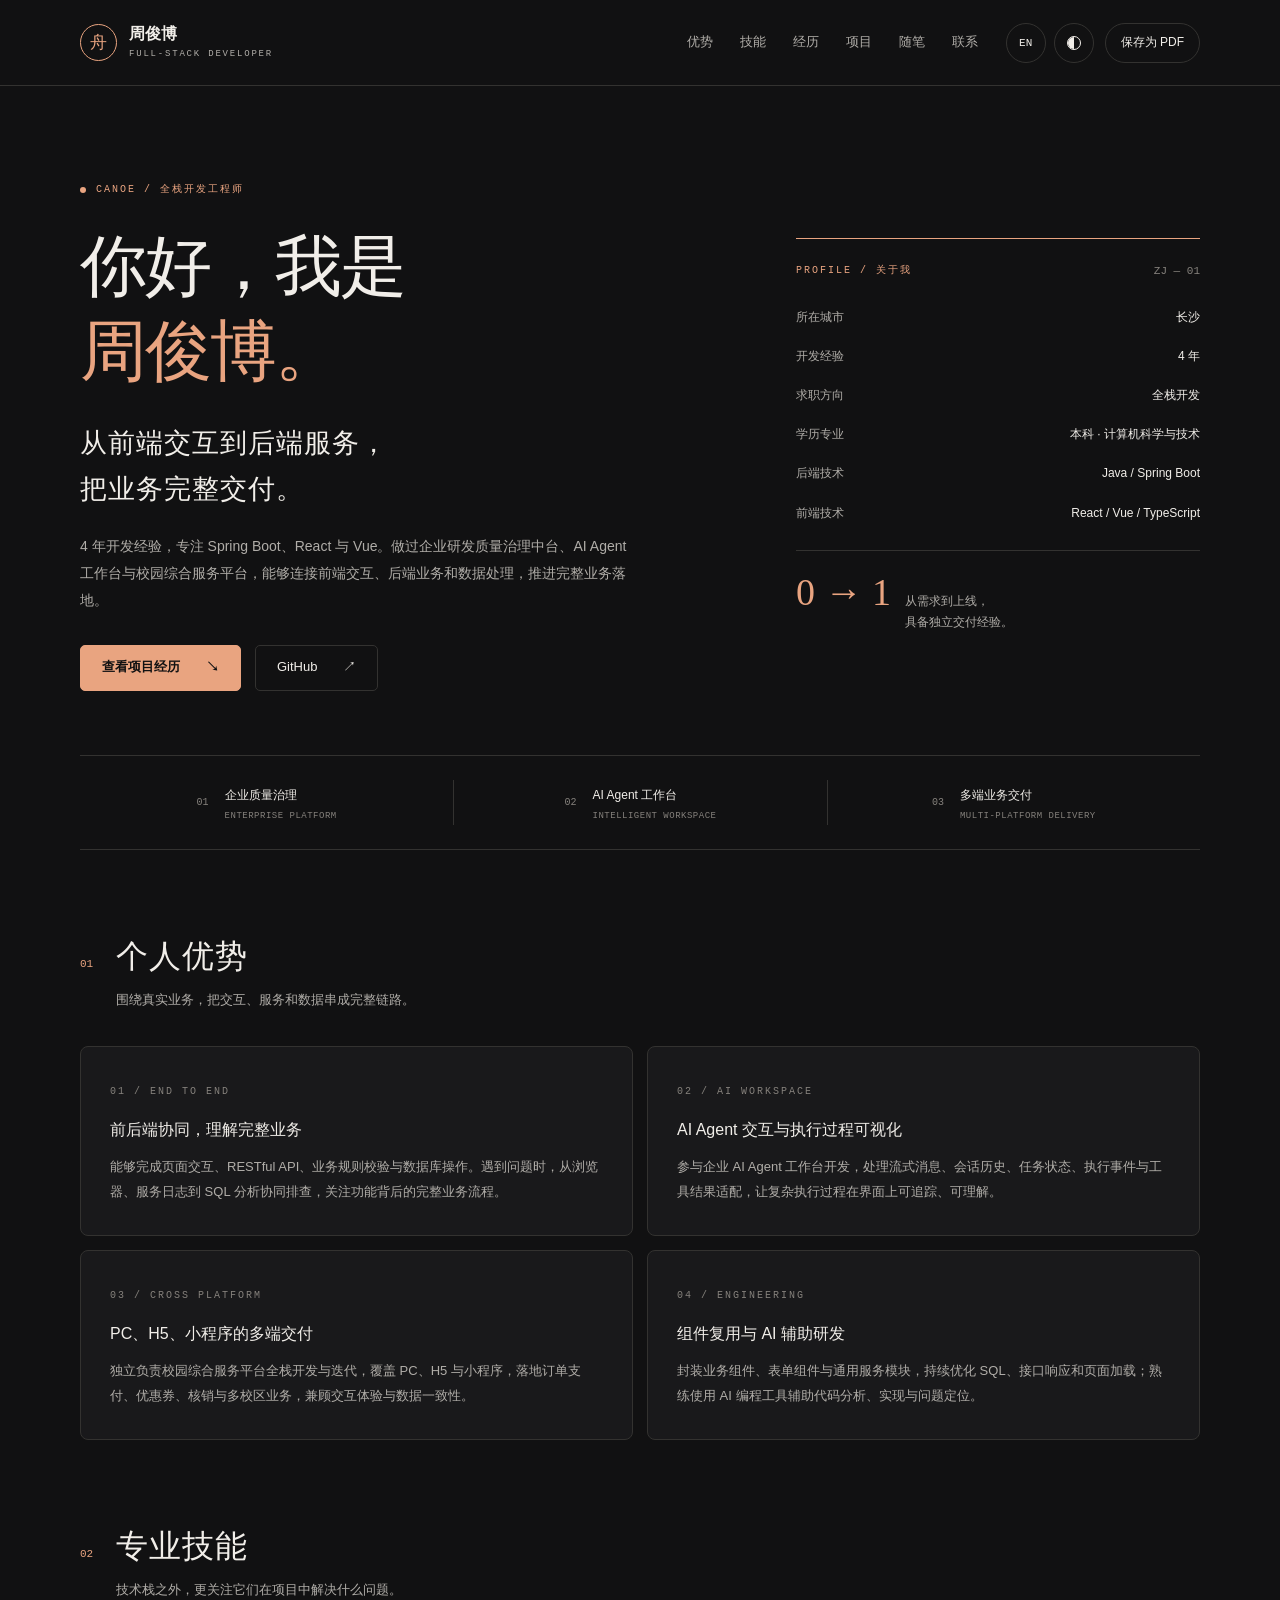
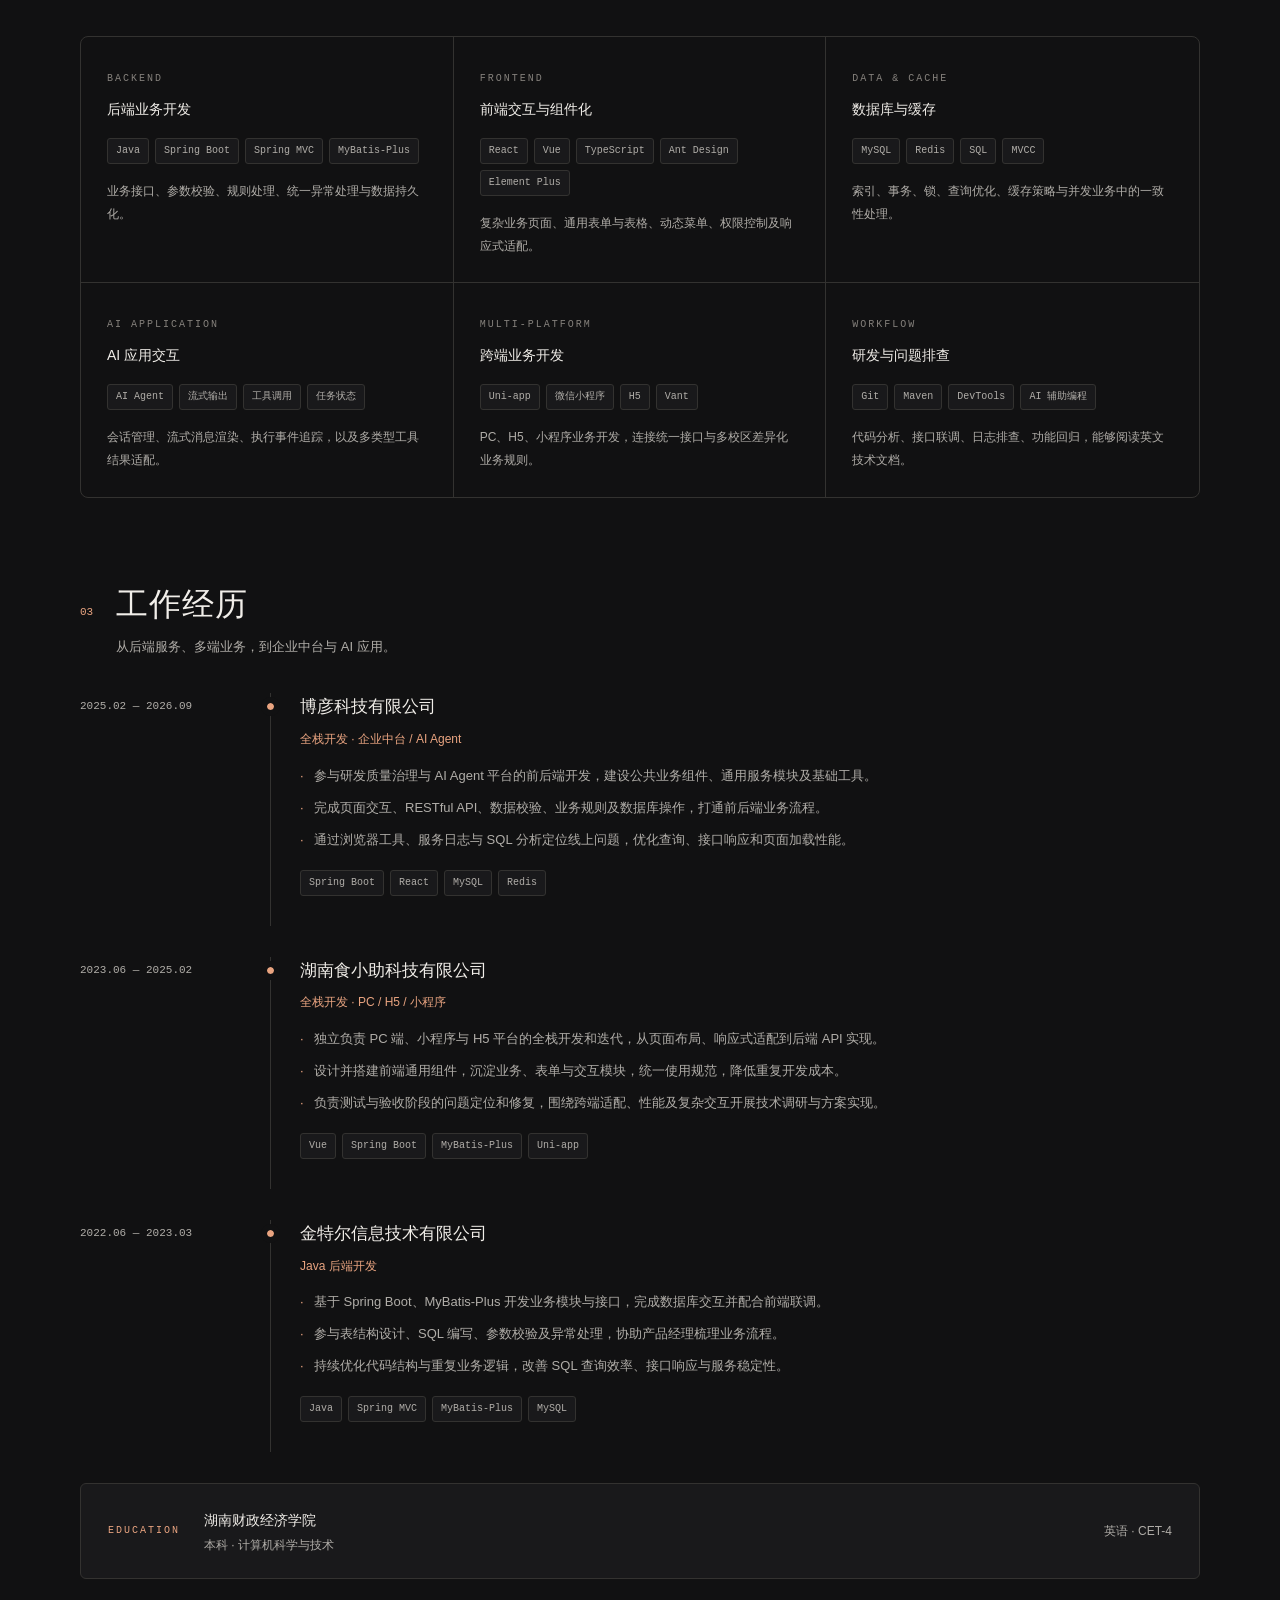
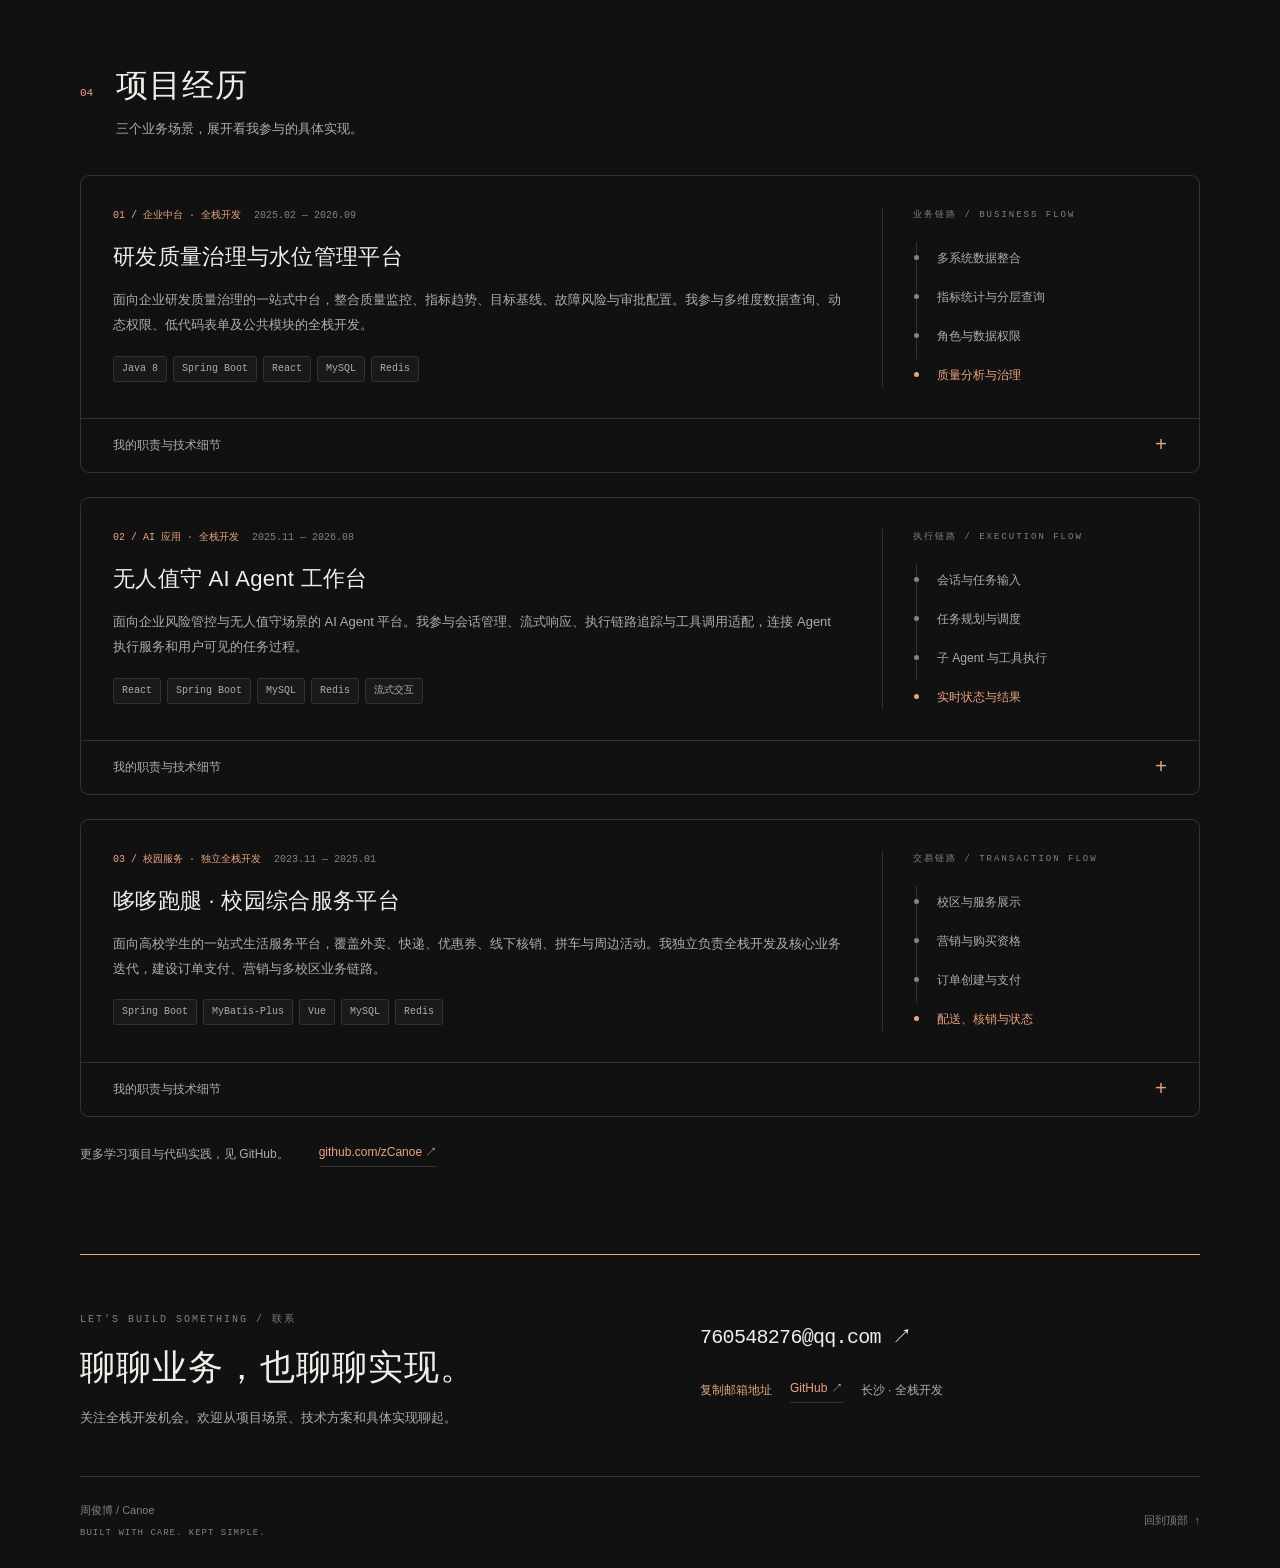
==== commit 0e52474b: "Add notes interface, search, and publishing guide" ====
--- a/index.html
+++ b/index.html
@@ -131,7 +131,7 @@
 
     <section class="contact" id="contact" aria-labelledby="contact-title">
       <div><span class="micro" data-en="LET'S BUILD SOMETHING">LET'S BUILD SOMETHING / 联系</span><h2 id="contact-title" data-en="Let's talk about the work.">聊聊业务，也聊聊实现。</h2><p data-en="Interested in full-stack development opportunities. Happy to discuss the project context, technical decisions, and implementation details.">关注全栈开发机会。欢迎从项目场景、技术方案和具体实现聊起。</p></div>
-      <div class="contact-links"><a class="contact-primary" id="contact-main" href="mailto:internetcanoe@gmail.com">internetcanoe@gmail.com <span aria-hidden="true">↗</span></a><div class="contact-secondary"><button class="copy" id="copy-email" type="button" data-en="Copy email">复制邮箱地址</button><a class="text-link" href="https://github.com/zCanoe" id="contact-github" target="_blank" rel="noopener noreferrer">GitHub ↗</a><span data-en="Changsha · Full-stack development">长沙 · 全栈开发</span></div></div>
+      <div class="contact-links"><a class="contact-primary" id="contact-main" href="mailto:760548276@qq.com">760548276@qq.com <span aria-hidden="true">↗</span></a><div class="contact-secondary"><button class="copy" id="copy-email" type="button" data-en="Copy email">复制邮箱地址</button><a class="text-link" href="https://github.com/zCanoe" id="contact-github" target="_blank" rel="noopener noreferrer">GitHub ↗</a><span data-en="Changsha · Full-stack development">长沙 · 全栈开发</span></div></div>
     </section>
   </main>
   <footer class="wrap footer"><div><span data-en="Junbo Zhou">周俊博</span> / Canoe<br><span class="micro">BUILT WITH CARE. KEPT SIMPLE.</span></div><a href="#top"><span data-en="Back to top">回到顶部</span>&nbsp; ↑</a></footer>
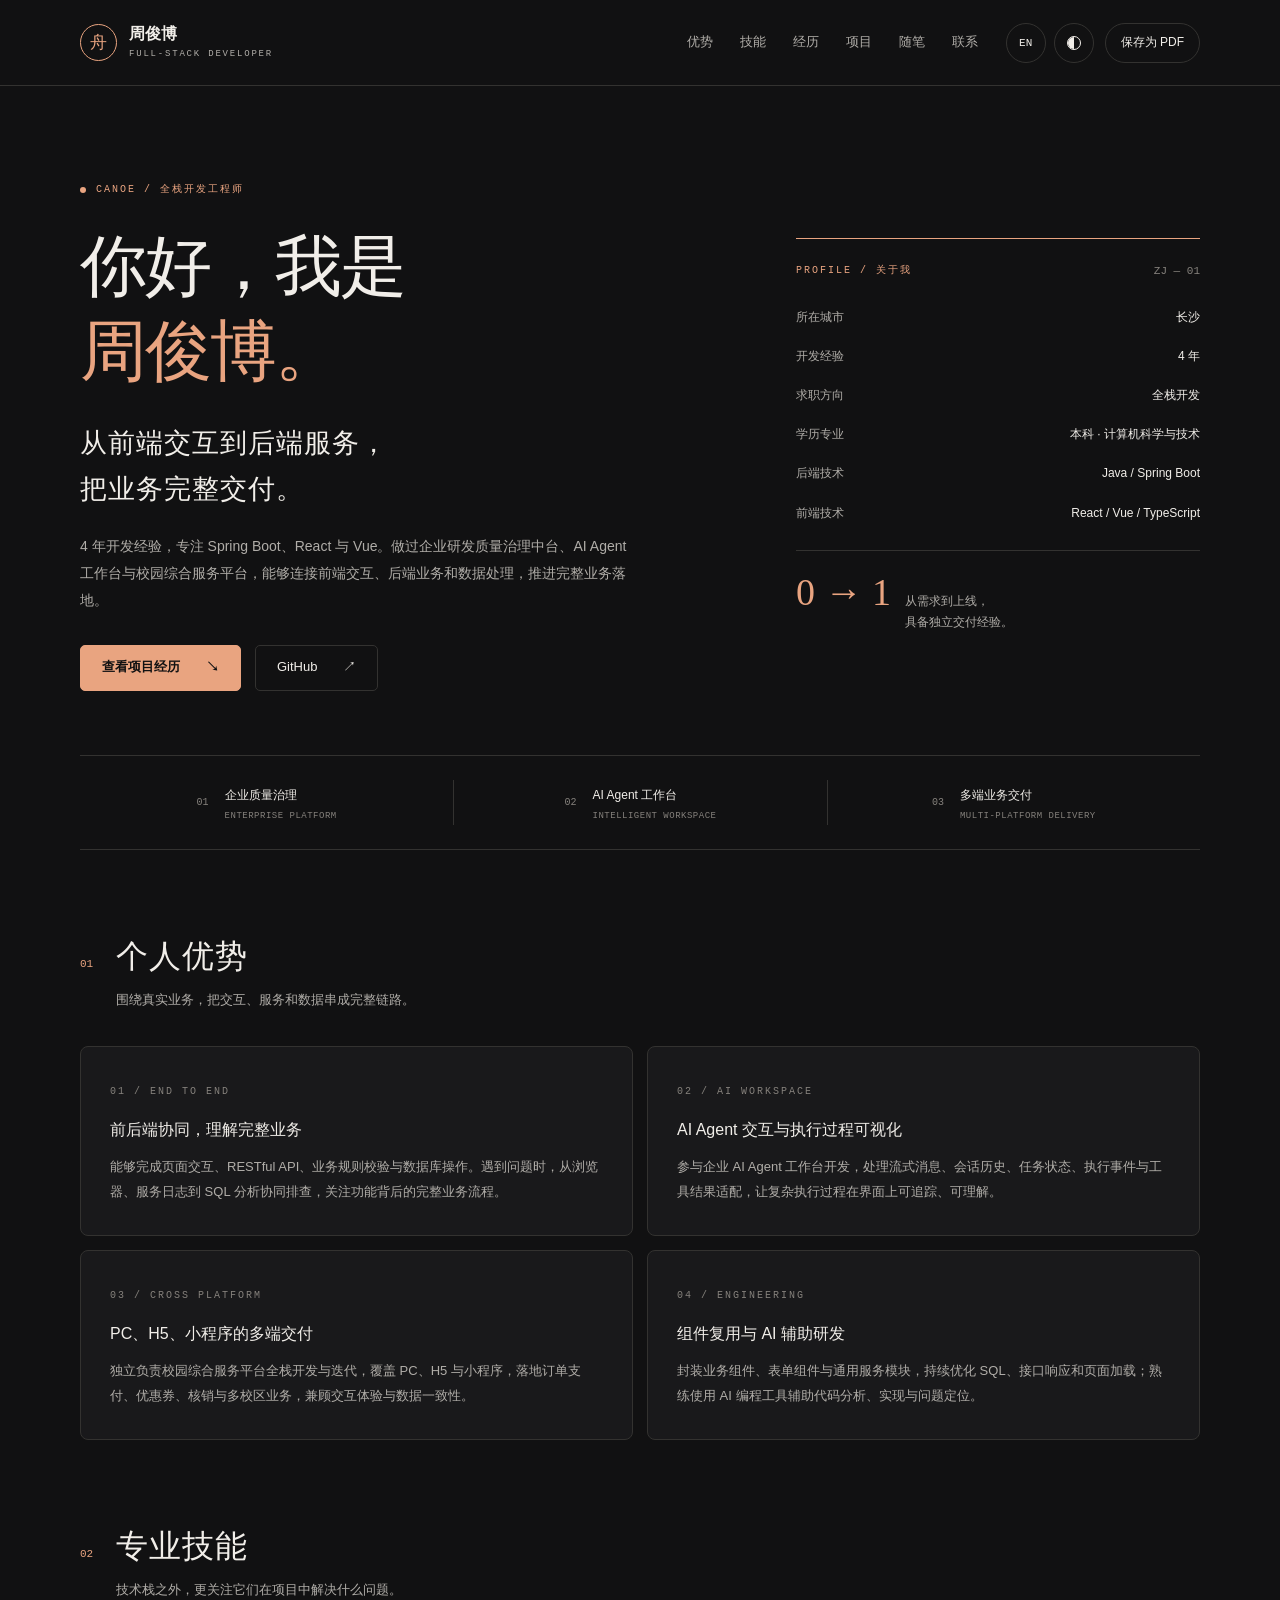
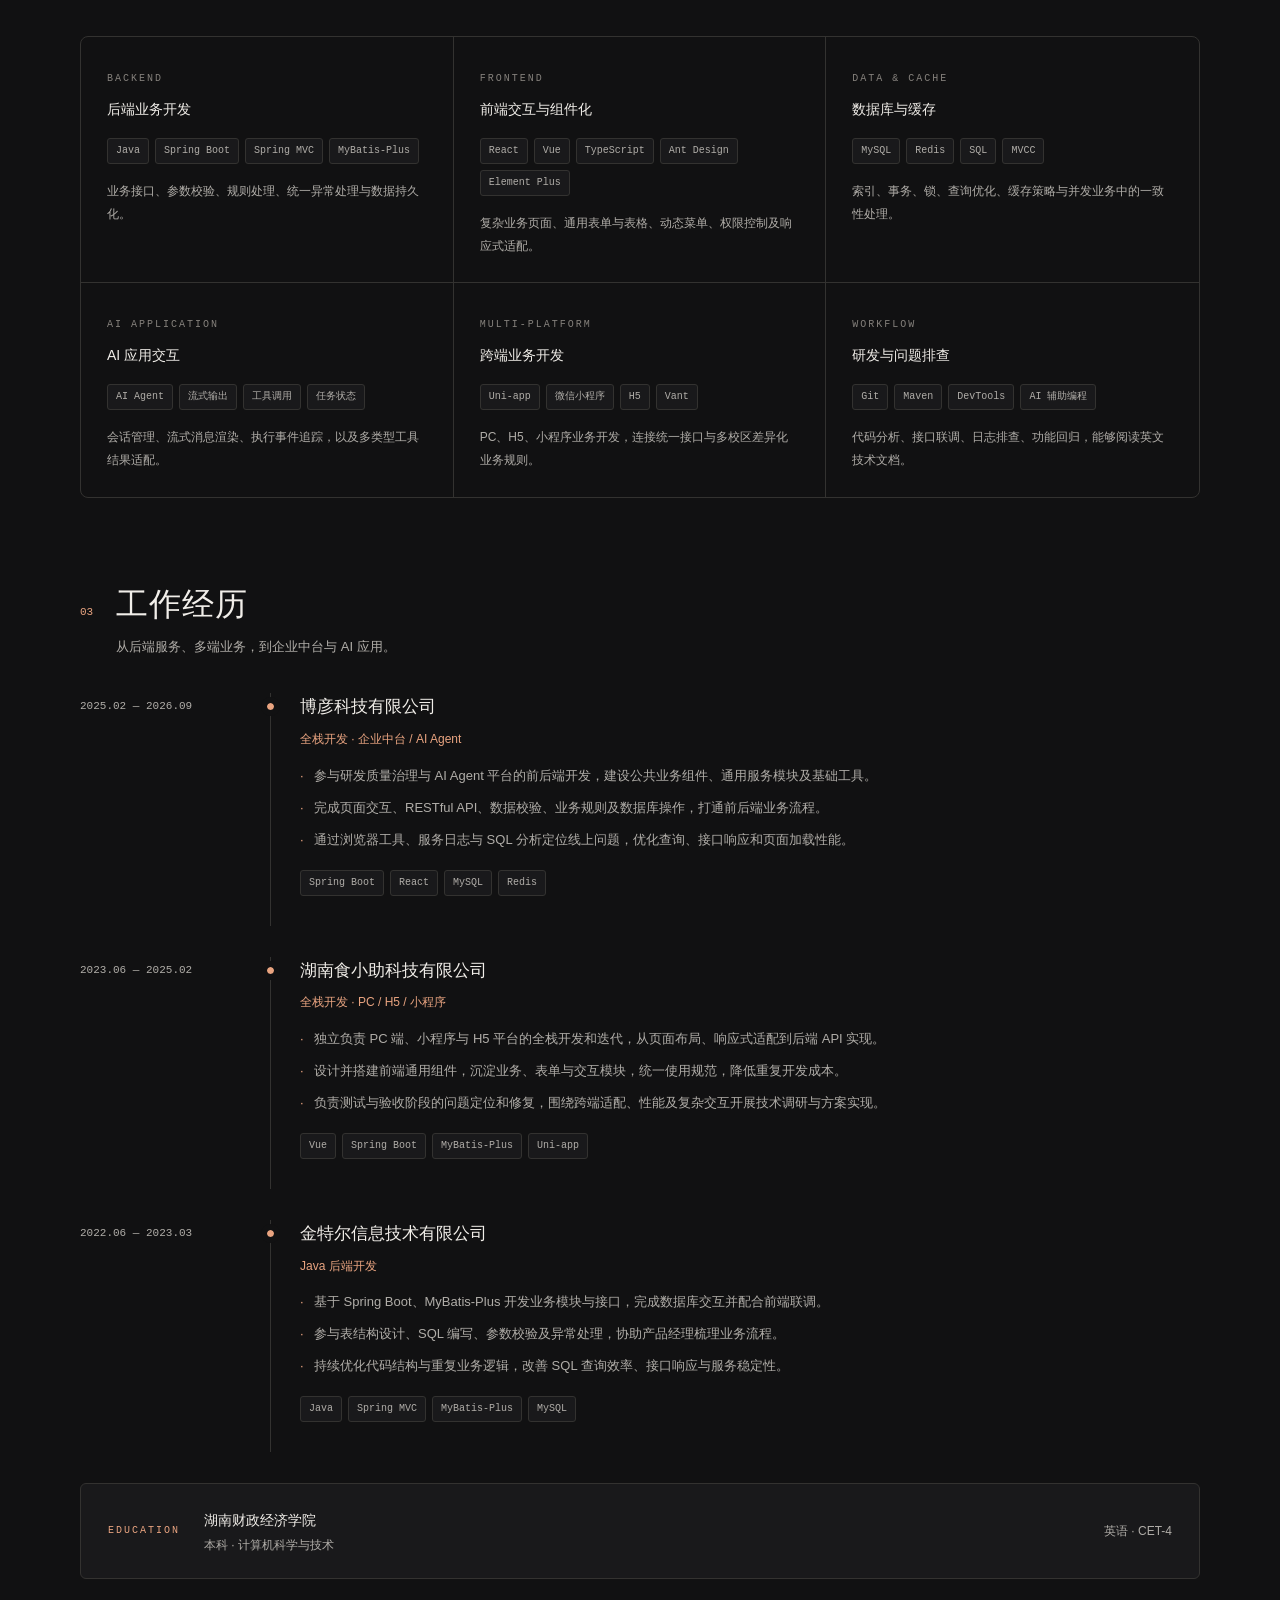
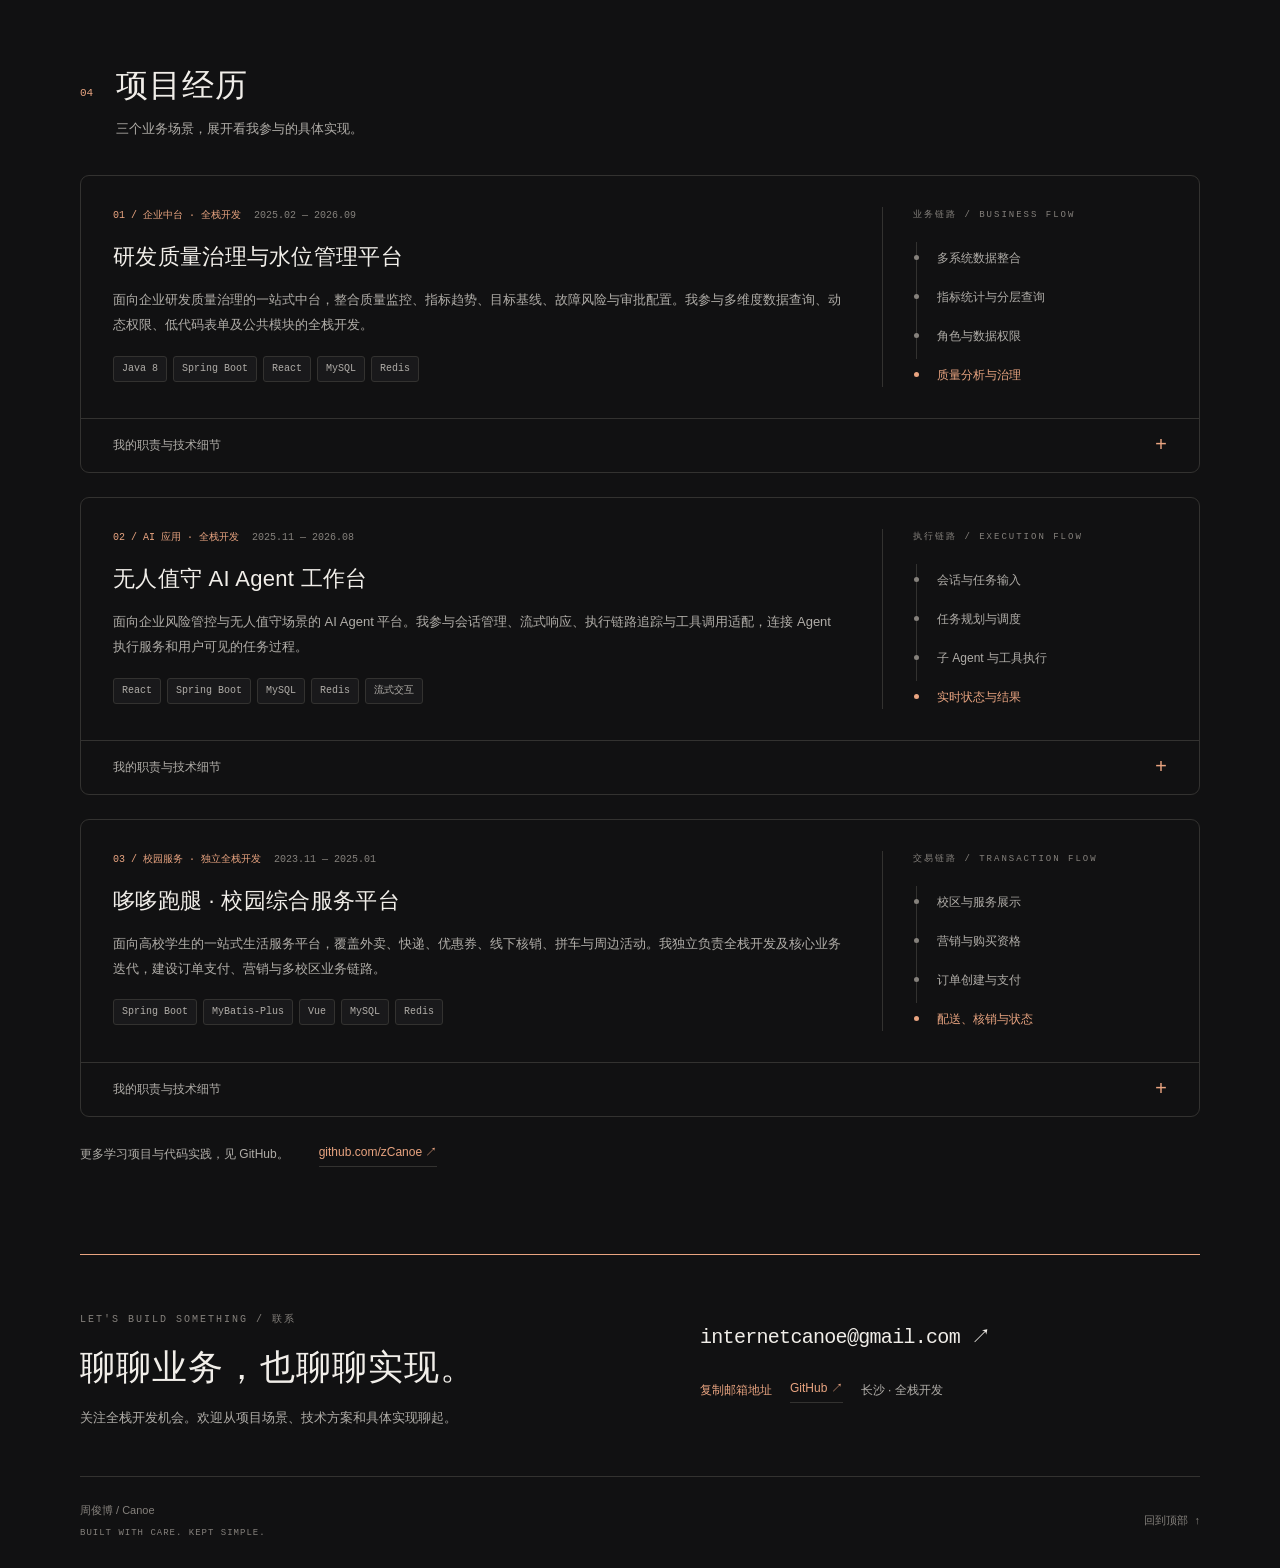
==== commit 8e8ce83c: "Merge pull request #1 from zCanoe/notes-publishing Add owner-published Markdown notes with GitHub Pa" ====
--- a/index.html
+++ b/index.html
@@ -131,7 +131,7 @@
 
     <section class="contact" id="contact" aria-labelledby="contact-title">
       <div><span class="micro" data-en="LET'S BUILD SOMETHING">LET'S BUILD SOMETHING / 联系</span><h2 id="contact-title" data-en="Let's talk about the work.">聊聊业务，也聊聊实现。</h2><p data-en="Interested in full-stack development opportunities. Happy to discuss the project context, technical decisions, and implementation details.">关注全栈开发机会。欢迎从项目场景、技术方案和具体实现聊起。</p></div>
-      <div class="contact-links"><a class="contact-primary" id="contact-main" href="mailto:760548276@qq.com">760548276@qq.com <span aria-hidden="true">↗</span></a><div class="contact-secondary"><button class="copy" id="copy-email" type="button" data-en="Copy email">复制邮箱地址</button><a class="text-link" href="https://github.com/zCanoe" id="contact-github" target="_blank" rel="noopener noreferrer">GitHub ↗</a><span data-en="Changsha · Full-stack development">长沙 · 全栈开发</span></div></div>
+      <div class="contact-links"><a class="contact-primary" id="contact-main" href="mailto:internetcanoe@gmail.com">internetcanoe@gmail.com <span aria-hidden="true">↗</span></a><div class="contact-secondary"><button class="copy" id="copy-email" type="button" data-en="Copy email">复制邮箱地址</button><a class="text-link" href="https://github.com/zCanoe" id="contact-github" target="_blank" rel="noopener noreferrer">GitHub ↗</a><span data-en="Changsha · Full-stack development">长沙 · 全栈开发</span></div></div>
     </section>
   </main>
   <footer class="wrap footer"><div><span data-en="Junbo Zhou">周俊博</span> / Canoe<br><span class="micro">BUILT WITH CARE. KEPT SIMPLE.</span></div><a href="#top"><span data-en="Back to top">回到顶部</span>&nbsp; ↑</a></footer>
